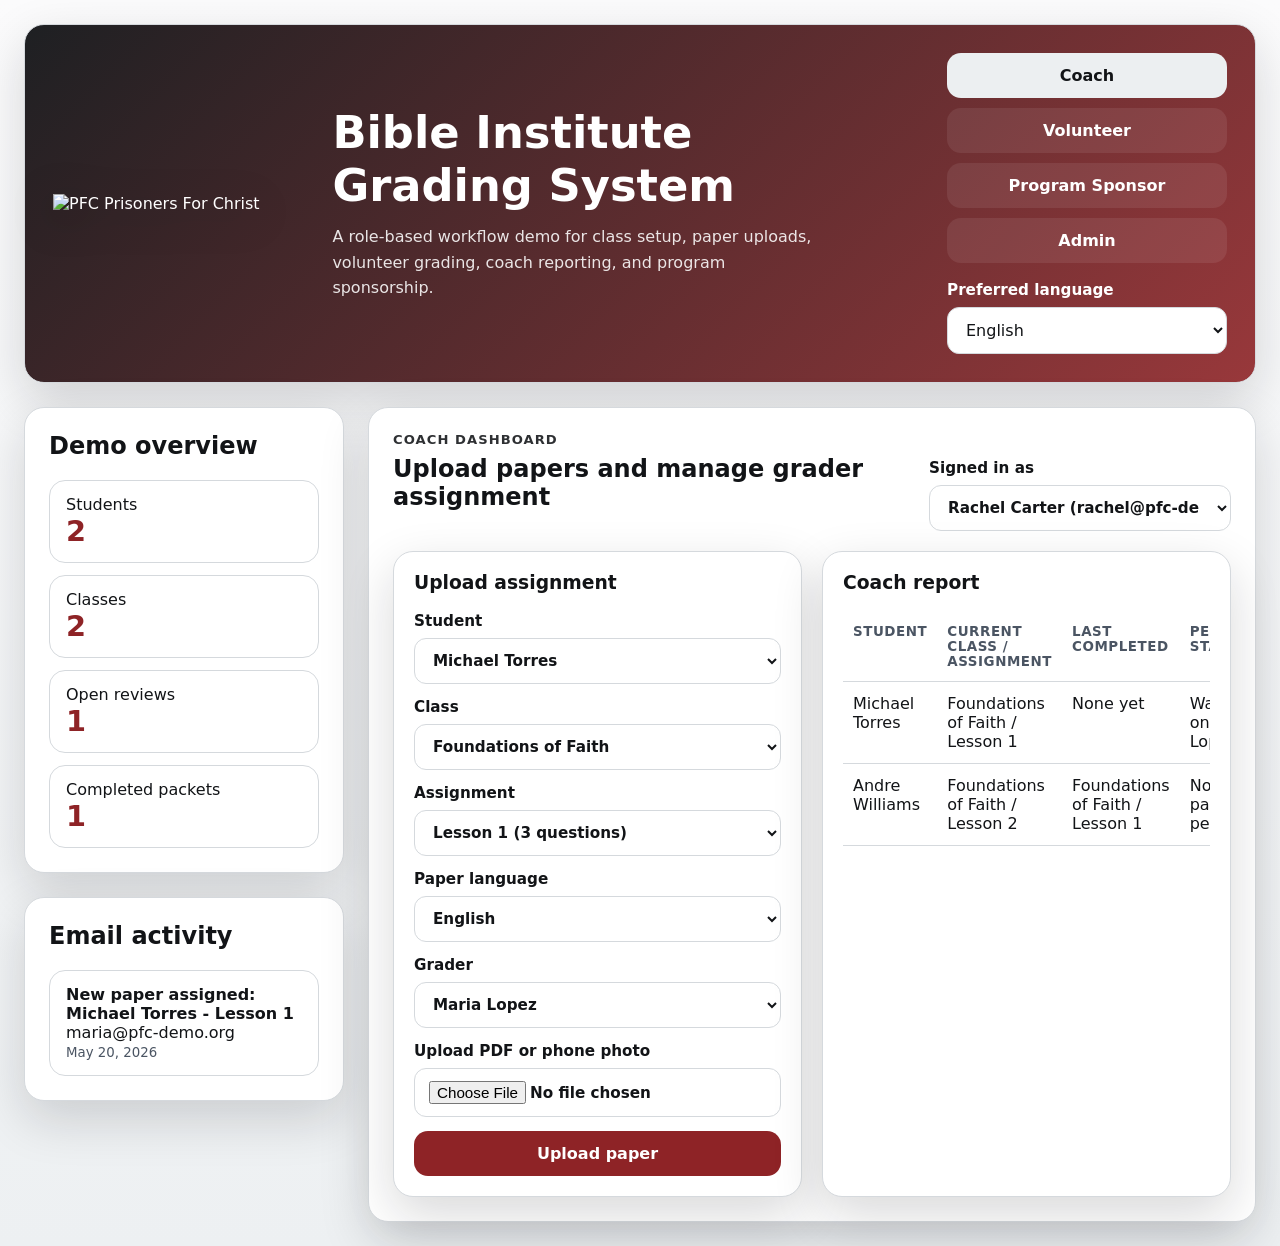
==== index.html @ bed23b6b "Implement logo, theme, and class catalog management" ====
<!DOCTYPE html>
<html lang="en">
<head>
  <meta charset="UTF-8">
  <meta name="viewport" content="width=device-width, initial-scale=1.0">
  <title>PFC - Bible Institute Grading System</title>
  <link rel="stylesheet" href="./styles.css">
</head>
<body>
  <div class="shell">
    <header class="hero">
      <div class="brand-block">
        <img
          class="brand-logo"
          src="https://github.com/user-attachments/assets/0ed14a35-9025-4bc7-b757-60d0b6239a60"
          alt="PFC Prisoners For Christ"
        >
        <div>
          <h1>Bible Institute Grading System</h1>
          <p class="hero-copy">
            A role-based workflow demo for class setup, paper uploads, volunteer grading, coach reporting, and program sponsorship.
          </p>
        </div>
      </div>
      <div class="hero-actions">
        <nav class="role-switcher" aria-label="Switch demo role">
          <button type="button" class="role-link active" data-role-link="coach">Coach</button>
          <button type="button" class="role-link" data-role-link="volunteer">Volunteer</button>
          <button type="button" class="role-link" data-role-link="sponsor">Program Sponsor</button>
          <button type="button" class="role-link" data-role-link="admin">Admin</button>
        </nav>
        <div class="preferences">
          <label for="preferred-language">Preferred language</label>
          <select id="preferred-language"></select>
        </div>
      </div>
    </header>

    <main class="layout">
      <aside class="sidebar">
        <section class="panel">
          <h2>Demo overview</h2>
          <div class="stats" id="summary-stats"></div>
        </section>
        <section class="panel">
          <h2>Email activity</h2>
          <ul class="activity-list" id="email-log"></ul>
        </section>
      </aside>

      <section class="content">
        <section class="panel role-panel active" data-role-panel="coach">
          <div class="section-heading">
            <div>
              <p class="eyebrow">Coach dashboard</p>
              <h2>Upload papers and manage grader assignment</h2>
            </div>
            <label class="session-select">
              Signed in as
              <select id="active-coach"></select>
            </label>
          </div>

          <div class="grid two-column">
            <section class="subpanel">
              <h3>Upload assignment</h3>
              <form id="upload-form" class="stack-form">
                <label>
                  Student
                  <select id="upload-student" required></select>
                </label>
                <label>
                  Class
                  <select id="upload-class" required></select>
                </label>
                <label>
                  Assignment
                  <select id="upload-assignment" required></select>
                </label>
                <label>
                  Paper language
                  <select id="upload-language"></select>
                </label>
                <label>
                  Grader
                  <select id="upload-volunteer" required></select>
                </label>
                <label>
                  Upload PDF or phone photo
                  <input id="upload-file" type="file" accept="application/pdf,image/*" capture="environment" required>
                </label>
                <button type="submit" class="primary">Upload paper</button>
              </form>
            </section>

            <section class="subpanel">
              <h3>Coach report</h3>
              <div class="table-wrap">
                <table>
                  <thead>
                    <tr>
                      <th>Student</th>
                      <th>Current class / assignment</th>
                      <th>Last completed</th>
                      <th>Pending status</th>
                      <th>Days with volunteer</th>
                    </tr>
                  </thead>
                  <tbody id="coach-report"></tbody>
                </table>
              </div>
            </section>
          </div>
        </section>

        <section class="panel role-panel" data-role-panel="volunteer">
          <div class="section-heading">
            <div>
              <p class="eyebrow">Volunteer landing page</p>
              <h2>Review assigned papers and mark them complete</h2>
            </div>
            <label class="session-select">
              Signed in as
              <select id="active-volunteer"></select>
            </label>
          </div>

          <div class="grid two-column">
            <section class="subpanel">
              <h3>Assigned papers</h3>
              <div id="volunteer-queue" class="card-list"></div>
            </section>

            <section class="subpanel">
              <div id="review-empty" class="empty-state">
                Select an assignment to review.
              </div>
              <div id="review-panel" class="review-panel hidden">
                <div class="review-header">
                  <div>
                    <p class="eyebrow" id="review-meta"></p>
                    <h3 id="review-title"></h3>
                  </div>
                  <div class="button-row">
                    <button type="button" id="translate-paper" class="secondary">Translate paper</button>
                    <button type="button" id="generate-pdf" class="secondary" disabled>Generate PDF packet</button>
                  </div>
                </div>
                <div class="paper-preview">
                  <p><strong>Uploaded file:</strong> <span id="review-file"></span></p>
                  <p><strong>Original language:</strong> <span id="review-language"></span></p>
                </div>
                <form id="review-form" class="stack-form"></form>
              </div>
            </section>
          </div>
        </section>

        <section class="panel role-panel" data-role-panel="sponsor">
          <div class="section-heading">
            <div>
              <p class="eyebrow">Program Sponsor workspace</p>
              <h2>Create institutions, students, coaches, and volunteers</h2>
            </div>
          </div>

          <div class="grid two-column">
            <section class="subpanel">
              <h3>Institution and user setup</h3>
              <form id="institution-form" class="inline-form">
                <label class="grow">
                  New institution
                  <input id="institution-name" type="text" placeholder="Add institution">
                </label>
                <button type="submit" class="secondary">Add institution</button>
              </form>

              <form id="user-form" class="stack-form">
                <label>
                  Role
                  <select id="user-role">
                    <option value="coach">Coach</option>
                    <option value="volunteer">Volunteer</option>
                  </select>
                </label>
                <label>
                  Full name
                  <input id="user-name" type="text" autocomplete="name" required>
                </label>
                <label>
                  Email address
                  <input id="user-email" type="email" autocomplete="email" required>
                </label>
                <label>
                  Password
                  <input id="user-password" type="password" autocomplete="new-password" minlength="8" required>
                </label>
                <button type="submit" class="primary">Create user</button>
              </form>
            </section>

            <section class="subpanel">
              <h3>Student record</h3>
              <form id="student-form" class="stack-form">
                <input id="student-edit-id" type="hidden">
                <label>
                  First name
                  <input id="student-first-name" type="text" autocomplete="given-name" required>
                </label>
                <label>
                  Last name
                  <input id="student-last-name" type="text" autocomplete="family-name" required>
                </label>
                <label>
                  Institution
                  <select id="student-institution" required></select>
                </label>
                <div class="split-field">
                  <label>
                    Student ID
                    <input id="student-identifier" type="text" required>
                  </label>
                  <button type="button" id="generate-student-id" class="secondary align-end">Generate ID</button>
                </div>
                <label>
                  Assigned coach
                  <select id="student-coach" required></select>
                </label>
                <button type="submit" class="primary">Save student</button>
              </form>

              <div class="table-wrap">
                <table>
                  <thead>
                    <tr>
                      <th>Student</th>
                      <th>ID</th>
                      <th>Institution</th>
                      <th>Coach</th>
                      <th></th>
                    </tr>
                  </thead>
                  <tbody id="student-table"></tbody>
                </table>
              </div>
            </section>
          </div>
        </section>

        <section class="panel role-panel" data-role-panel="admin">
          <div class="section-heading">
            <div>
              <p class="eyebrow">Admin configuration</p>
              <h2>Create classes, assignments, and question counts</h2>
            </div>
          </div>

          <div class="grid two-column">
            <section class="subpanel">
              <h3>Class builder</h3>
              <form id="class-form" class="stack-form">
                <label>
                  Class
                  <select id="class-select" required></select>
                </label>
                <div class="inline-form class-add-row">
                  <label class="grow">
                    Add new class
                    <input id="new-class-name" type="text" placeholder="New class name">
                  </label>
                  <button type="button" id="add-class" class="secondary align-end">Add class</button>
                </div>
                <label>
                  Class name (for rename)
                  <input id="class-name" type="text" placeholder="Optional rename">
                </label>
                <label>
                  Assignment name
                  <input id="assignment-name" type="text" required>
                </label>
                <label>
                  Number of questions
                  <input id="assignment-count" type="number" min="1" value="1" required>
                </label>
                <button type="submit" class="primary">Save class assignment</button>
              </form>
            </section>

            <section class="subpanel">
              <h3>Current class catalog</h3>
              <div id="class-catalog" class="card-list"></div>
            </section>
          </div>
        </section>
      </section>
    </main>

    <div id="toast" class="toast hidden" role="status" aria-live="polite"></div>
  </div>

  <script src="./app.js"></script>
</body>
</html>
---- styles.css ----
* {
  box-sizing: border-box;
}

:root {
  --burgundy: #8e2326;
  --burgundy-dark: #6d171a;
  --charcoal: #121417;
  --charcoal-soft: #2a2f35;
  --silver: #eceff1;
  --silver-strong: #c9ced3;
  --mist: #f6f7f8;
  --slate: #4b5563;
  --white: #ffffff;
  --border: #d5d9dd;
  --success: #1b7454;
  --success-bg: #dff7ec;
  --danger: #a22024;
  --shadow: 0 18px 50px rgba(18, 20, 23, 0.16);
  font-family: "Inter", system-ui, sans-serif;
}

body {
  margin: 0;
  background: linear-gradient(180deg, #fbfbfc 0%, #edf0f2 100%);
  color: var(--charcoal);
}

button,
input,
select,
textarea {
  font: inherit;
}

.shell {
  max-width: 1440px;
  margin: 0 auto;
  padding: 24px;
}

.hero,
.panel,
.subpanel {
  background: var(--white);
  border: 1px solid var(--border);
  border-radius: 20px;
  box-shadow: var(--shadow);
}

.hero {
  display: flex;
  justify-content: space-between;
  gap: 24px;
  padding: 28px;
  margin-bottom: 24px;
  background: linear-gradient(135deg, rgba(18, 20, 23, 0.95), rgba(142, 35, 38, 0.9));
  color: var(--white);
}

.brand-block {
  display: flex;
  gap: 20px;
  align-items: center;
  max-width: 760px;
}

.brand-logo {
  width: min(420px, 48vw);
  max-width: 100%;
  height: auto;
  display: block;
  filter: drop-shadow(0 8px 20px rgba(0, 0, 0, 0.35));
}

.eyebrow {
  margin: 0 0 8px;
  font-size: 0.82rem;
  font-weight: 700;
  letter-spacing: 0.08em;
  text-transform: uppercase;
  color: inherit;
  opacity: 0.88;
}

h1,
h2,
h3,
p {
  margin-top: 0;
}

h1 {
  margin-bottom: 12px;
  font-size: clamp(2rem, 5vw, 2.8rem);
}

.hero-copy {
  margin: 0;
  max-width: 720px;
  color: rgba(255, 255, 255, 0.88);
  line-height: 1.6;
}

.hero-actions {
  min-width: 280px;
  display: flex;
  flex-direction: column;
  gap: 18px;
  justify-content: space-between;
}

.role-switcher {
  display: grid;
  gap: 10px;
}

.role-link,
.primary,
.secondary {
  border-radius: 14px;
  border: 1px solid transparent;
  cursor: pointer;
  transition: 0.2s ease;
}

.role-link {
  padding: 12px 14px;
  font-weight: 600;
  color: var(--white);
  background: rgba(255, 255, 255, 0.08);
}

.role-link.active,
.role-link:hover {
  background: var(--silver);
  color: var(--charcoal);
}

.preferences {
  display: grid;
  gap: 8px;
}

.preferences select,
label select,
label input,
label textarea {
  width: 100%;
  border: 1px solid var(--border);
  border-radius: 12px;
  padding: 12px 14px;
  background: var(--white);
  color: var(--charcoal);
}

.layout {
  display: grid;
  grid-template-columns: 320px minmax(0, 1fr);
  gap: 24px;
}

.sidebar,
.content {
  display: grid;
  gap: 24px;
  align-content: start;
}

.panel {
  padding: 24px;
}

.subpanel {
  padding: 20px;
}

.grid.two-column {
  display: grid;
  grid-template-columns: repeat(2, minmax(0, 1fr));
  gap: 20px;
}

.section-heading {
  display: flex;
  justify-content: space-between;
  gap: 16px;
  align-items: end;
  margin-bottom: 20px;
}

.session-select {
  min-width: 220px;
}

.stats,
.card-list,
.activity-list {
  display: grid;
  gap: 12px;
}

.stat-card,
.queue-card,
.catalog-card,
.activity-item {
  border: 1px solid var(--border);
  border-radius: 16px;
  padding: 14px 16px;
  background: var(--white);
}

.stat-card strong {
  display: block;
  font-size: 1.8rem;
  color: var(--burgundy);
}

.activity-list {
  list-style: none;
  padding: 0;
  margin: 0;
}

.activity-item small {
  color: var(--slate);
}

.stack-form,
.inline-form {
  display: grid;
  gap: 14px;
}

.inline-form {
  grid-template-columns: minmax(0, 1fr) auto;
  align-items: end;
  margin-bottom: 18px;
}

label {
  display: grid;
  gap: 8px;
  font-size: 0.95rem;
  font-weight: 600;
}

textarea {
  min-height: 110px;
  resize: vertical;
}

.split-field {
  display: grid;
  grid-template-columns: minmax(0, 1fr) auto;
  gap: 12px;
}

.align-end {
  align-self: end;
}

.primary,
.secondary {
  padding: 12px 16px;
  font-weight: 700;
}

.primary {
  background: var(--burgundy);
  color: var(--white);
}

.primary:hover {
  background: var(--burgundy-dark);
}

.secondary {
  background: var(--silver);
  color: var(--charcoal);
  border-color: var(--border);
}

.secondary:hover {
  background: #dfe3e6;
}

.grow {
  min-width: 0;
}

.table-wrap {
  overflow-x: auto;
}

table {
  width: 100%;
  border-collapse: collapse;
}

th,
td {
  padding: 12px 10px;
  border-bottom: 1px solid var(--border);
  text-align: left;
  vertical-align: top;
}

th {
  color: var(--slate);
  font-size: 0.84rem;
  text-transform: uppercase;
  letter-spacing: 0.04em;
}

.role-panel {
  display: none;
}

.role-panel.active {
  display: block;
}

.button-row {
  display: flex;
  flex-wrap: wrap;
  gap: 10px;
}

.queue-card {
  display: grid;
  gap: 12px;
}

.queue-card header {
  display: flex;
  justify-content: space-between;
  gap: 12px;
}

.status-chip {
  display: inline-flex;
  align-items: center;
  border-radius: 999px;
  padding: 6px 10px;
  font-size: 0.8rem;
  font-weight: 700;
  background: var(--silver);
  color: var(--charcoal);
}

.status-chip.complete {
  background: var(--success-bg);
  color: var(--success);
}

.paper-preview,
.question-card,
.empty-state {
  border: 1px solid var(--border);
  border-radius: 16px;
  padding: 16px;
  background: var(--white);
}

.review-panel {
  display: grid;
  gap: 16px;
}

.review-header {
  display: flex;
  justify-content: space-between;
  gap: 16px;
  align-items: start;
}

.question-card {
  display: grid;
  gap: 12px;
}

.original-answer,
.translated-answer {
  padding: 12px;
  border-radius: 12px;
  background: var(--silver);
  line-height: 1.55;
}

.translated-answer {
  background: #f4e5e6;
}

.helper-text,
.muted {
  color: var(--slate);
}

.empty-state {
  color: var(--slate);
}

.hidden {
  display: none;
}

.toast {
  position: fixed;
  right: 24px;
  bottom: 24px;
  max-width: 360px;
  padding: 14px 16px;
  border-radius: 14px;
  background: var(--charcoal);
  color: var(--white);
  box-shadow: var(--shadow);
}

.pdf-packet {
  font-family: "Inter", system-ui, sans-serif;
  color: var(--charcoal);
  padding: 24px;
}

.pdf-page {
  min-height: 92vh;
  page-break-after: always;
}

.pdf-page:last-child {
  page-break-after: auto;
}

.pdf-page h1,
.pdf-page h2 {
  color: var(--burgundy);
}

.pdf-question {
  margin-bottom: 18px;
  padding-bottom: 18px;
  border-bottom: 1px solid var(--silver-strong);
}

.catalog-card {
  display: grid;
  gap: 12px;
}

.catalog-header {
  display: flex;
  justify-content: space-between;
  align-items: center;
  gap: 12px;
}

.catalog-actions {
  display: flex;
  flex-wrap: wrap;
  gap: 8px;
}

.catalog-actions button {
  padding: 8px 12px;
  font-size: 0.86rem;
}

.class-add-row {
  margin: 0;
}

@media (max-width: 1100px) {
  .hero,
  .layout,
  .grid.two-column {
    grid-template-columns: 1fr;
  }

  .hero {
    flex-direction: column;
  }
}

@media (max-width: 720px) {
  .shell {
    padding: 16px;
  }

  .panel,
  .subpanel,
  .hero {
    padding: 18px;
  }

  .review-header,
  .queue-card header,
  .split-field,
  .inline-form,
  .section-heading {
    grid-template-columns: 1fr;
    display: grid;
  }
}
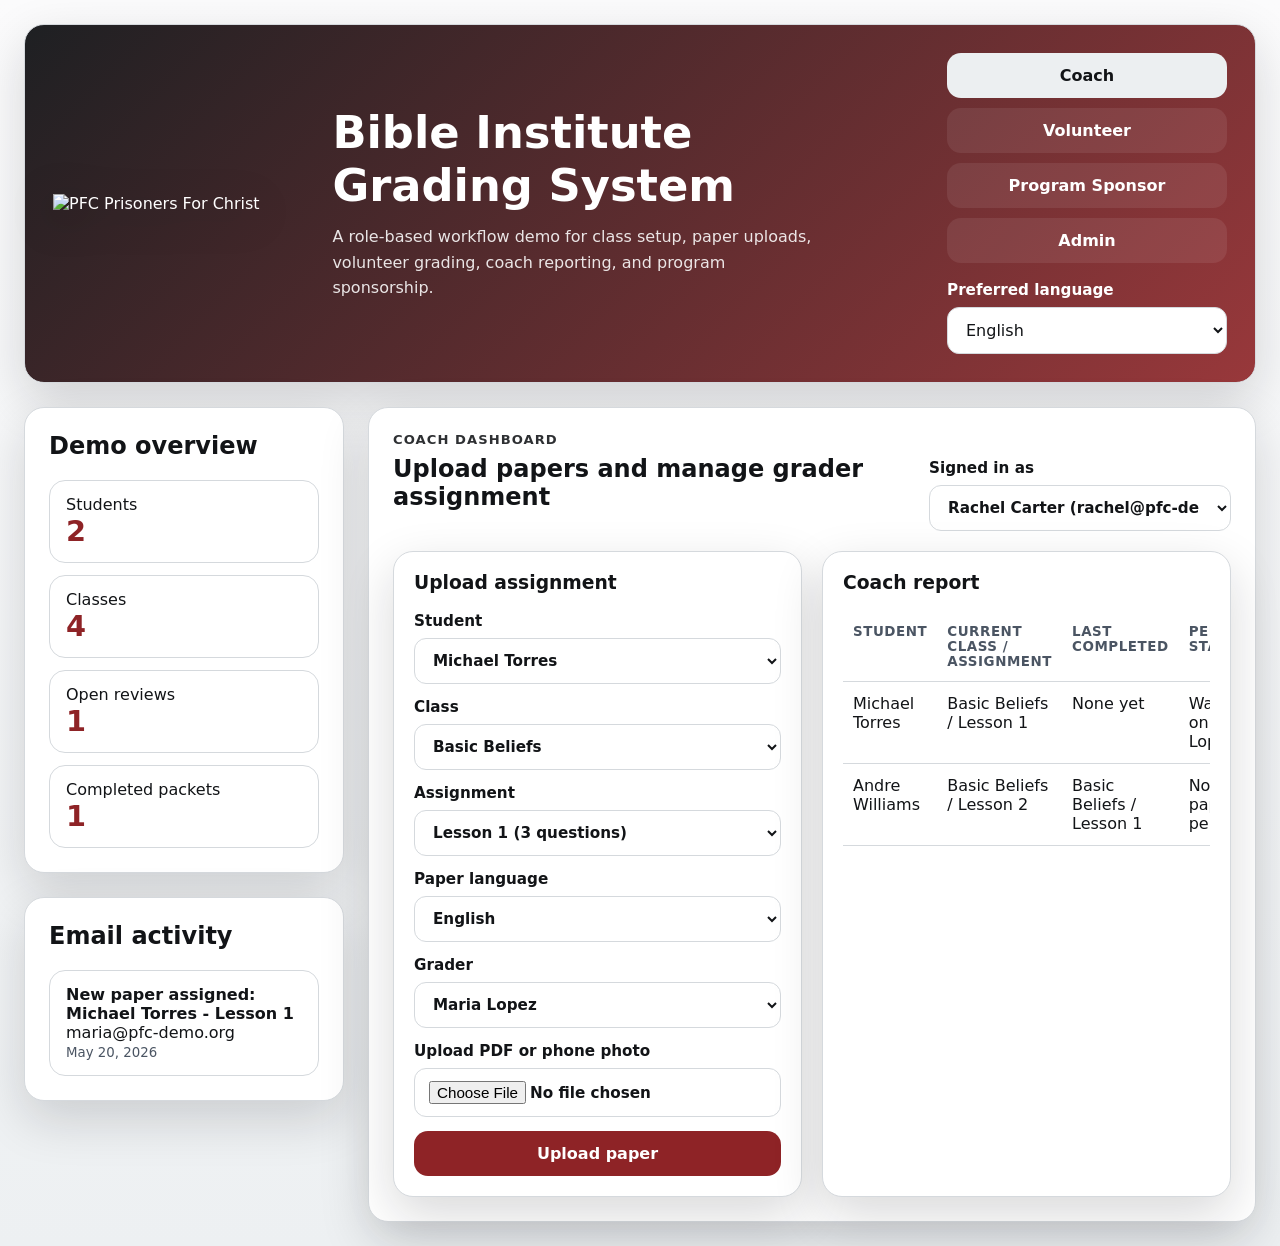
==== commit 3bf5512e: "Fix class builder page: update default classes, simplify add flow, collapsible assignments, editable" ====
--- a/index.html
+++ b/index.html
@@ -258,22 +258,18 @@
           <div class="grid two-column">
             <section class="subpanel">
               <h3>Class builder</h3>
+              <form id="add-class-form" class="inline-form" style="margin-bottom:18px;">
+                <label class="grow">
+                  New class name
+                  <input id="new-class-name" type="text" placeholder="Enter class name">
+                </label>
+                <button type="submit" class="secondary align-end">Add class</button>
+              </form>
               <form id="class-form" class="stack-form">
                 <label>
                   Class
                   <select id="class-select" required></select>
                 </label>
-                <div class="inline-form class-add-row">
-                  <label class="grow">
-                    Add new class
-                    <input id="new-class-name" type="text" placeholder="New class name">
-                  </label>
-                  <button type="button" id="add-class" class="secondary align-end">Add class</button>
-                </div>
-                <label>
-                  Class name (for rename)
-                  <input id="class-name" type="text" placeholder="Optional rename">
-                </label>
                 <label>
                   Assignment name
                   <input id="assignment-name" type="text" required>
@@ -282,7 +278,7 @@
                   Number of questions
                   <input id="assignment-count" type="number" min="1" value="1" required>
                 </label>
-                <button type="submit" class="primary">Save class assignment</button>
+                <button type="submit" class="primary">Add assignment</button>
               </form>
             </section>
 
--- a/styles.css
+++ b/styles.css
@@ -448,6 +448,20 @@
   gap: 12px;
 }
 
+.catalog-class-name {
+  user-select: none;
+}
+
+.catalog-class-name::before {
+  content: "▶ ";
+  font-size: 0.75em;
+  display: inline-block;
+}
+
+.catalog-class-name.expanded::before {
+  content: "▼ ";
+}
+
 .catalog-header {
   display: flex;
   justify-content: space-between;
@@ -464,10 +478,6 @@
 .catalog-actions button {
   padding: 8px 12px;
   font-size: 0.86rem;
-}
-
-.class-add-row {
-  margin: 0;
 }
 
 @media (max-width: 1100px) {
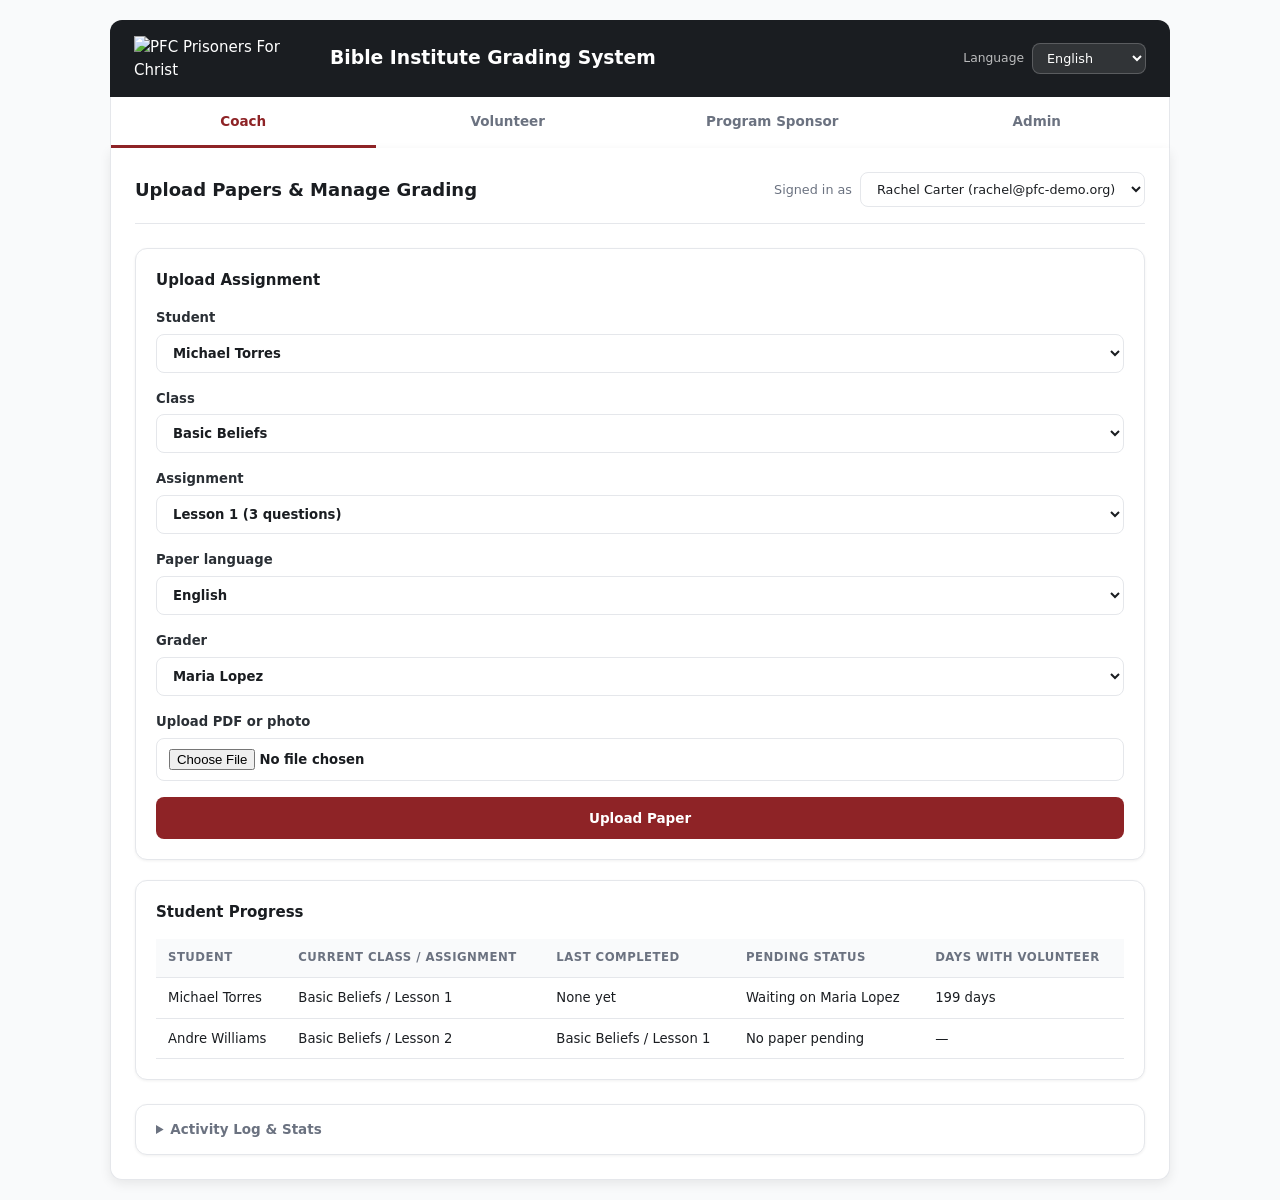
==== commit d8f00919: "Simplify UI layout: modern tab navigation, single-column forms, cleaner cards - Replaced complex hea" ====
--- a/index.html
+++ b/index.html
@@ -15,194 +15,176 @@
           src="https://github.com/user-attachments/assets/0ed14a35-9025-4bc7-b757-60d0b6239a60"
           alt="PFC Prisoners For Christ"
         >
-        <div>
-          <h1>Bible Institute Grading System</h1>
-          <p class="hero-copy">
-            A role-based workflow demo for class setup, paper uploads, volunteer grading, coach reporting, and program sponsorship.
-          </p>
-        </div>
+        <h1>Bible Institute Grading System</h1>
       </div>
       <div class="hero-actions">
-        <nav class="role-switcher" aria-label="Switch demo role">
-          <button type="button" class="role-link active" data-role-link="coach">Coach</button>
-          <button type="button" class="role-link" data-role-link="volunteer">Volunteer</button>
-          <button type="button" class="role-link" data-role-link="sponsor">Program Sponsor</button>
-          <button type="button" class="role-link" data-role-link="admin">Admin</button>
-        </nav>
         <div class="preferences">
-          <label for="preferred-language">Preferred language</label>
+          <label for="preferred-language">Language</label>
           <select id="preferred-language"></select>
         </div>
       </div>
     </header>
 
-    <main class="layout">
-      <aside class="sidebar">
-        <section class="panel">
-          <h2>Demo overview</h2>
-          <div class="stats" id="summary-stats"></div>
-        </section>
-        <section class="panel">
-          <h2>Email activity</h2>
-          <ul class="activity-list" id="email-log"></ul>
-        </section>
-      </aside>
-
-      <section class="content">
-        <section class="panel role-panel active" data-role-panel="coach">
-          <div class="section-heading">
-            <div>
-              <p class="eyebrow">Coach dashboard</p>
-              <h2>Upload papers and manage grader assignment</h2>
+    <nav class="role-tabs" aria-label="Switch demo role">
+      <button type="button" class="tab active" data-role-link="coach">Coach</button>
+      <button type="button" class="tab" data-role-link="volunteer">Volunteer</button>
+      <button type="button" class="tab" data-role-link="sponsor">Program Sponsor</button>
+      <button type="button" class="tab" data-role-link="admin">Admin</button>
+    </nav>
+
+    <main class="main-content">
+      <!-- Coach Panel -->
+      <section class="role-panel active" data-role-panel="coach">
+        <div class="panel-header">
+          <h2>Upload Papers &amp; Manage Grading</h2>
+          <label class="session-select">
+            Signed in as
+            <select id="active-coach"></select>
+          </label>
+        </div>
+
+        <div class="content-grid">
+          <section class="card">
+            <h3>Upload Assignment</h3>
+            <form id="upload-form" class="form">
+              <label>
+                Student
+                <select id="upload-student" required></select>
+              </label>
+              <label>
+                Class
+                <select id="upload-class" required></select>
+              </label>
+              <label>
+                Assignment
+                <select id="upload-assignment" required></select>
+              </label>
+              <label>
+                Paper language
+                <select id="upload-language"></select>
+              </label>
+              <label>
+                Grader
+                <select id="upload-volunteer" required></select>
+              </label>
+              <label>
+                Upload PDF or photo
+                <input id="upload-file" type="file" accept="application/pdf,image/*" capture="environment" required>
+              </label>
+              <button type="submit" class="primary">Upload Paper</button>
+            </form>
+          </section>
+
+          <section class="card">
+            <h3>Student Progress</h3>
+            <div class="table-wrap">
+              <table>
+                <thead>
+                  <tr>
+                    <th>Student</th>
+                    <th>Current class / assignment</th>
+                    <th>Last completed</th>
+                    <th>Pending status</th>
+                    <th>Days with volunteer</th>
+                  </tr>
+                </thead>
+                <tbody id="coach-report"></tbody>
+              </table>
             </div>
-            <label class="session-select">
-              Signed in as
-              <select id="active-coach"></select>
-            </label>
-          </div>
-
-          <div class="grid two-column">
-            <section class="subpanel">
-              <h3>Upload assignment</h3>
-              <form id="upload-form" class="stack-form">
-                <label>
-                  Student
-                  <select id="upload-student" required></select>
-                </label>
-                <label>
-                  Class
-                  <select id="upload-class" required></select>
-                </label>
-                <label>
-                  Assignment
-                  <select id="upload-assignment" required></select>
-                </label>
-                <label>
-                  Paper language
-                  <select id="upload-language"></select>
-                </label>
-                <label>
-                  Grader
-                  <select id="upload-volunteer" required></select>
-                </label>
-                <label>
-                  Upload PDF or phone photo
-                  <input id="upload-file" type="file" accept="application/pdf,image/*" capture="environment" required>
-                </label>
-                <button type="submit" class="primary">Upload paper</button>
-              </form>
-            </section>
-
-            <section class="subpanel">
-              <h3>Coach report</h3>
-              <div class="table-wrap">
-                <table>
-                  <thead>
-                    <tr>
-                      <th>Student</th>
-                      <th>Current class / assignment</th>
-                      <th>Last completed</th>
-                      <th>Pending status</th>
-                      <th>Days with volunteer</th>
-                    </tr>
-                  </thead>
-                  <tbody id="coach-report"></tbody>
-                </table>
+          </section>
+        </div>
+      </section>
+
+      <!-- Volunteer Panel -->
+      <section class="role-panel" data-role-panel="volunteer">
+        <div class="panel-header">
+          <h2>Review &amp; Grade Papers</h2>
+          <label class="session-select">
+            Signed in as
+            <select id="active-volunteer"></select>
+          </label>
+        </div>
+
+        <div class="content-grid">
+          <section class="card">
+            <h3>Assigned Papers</h3>
+            <div id="volunteer-queue" class="card-list"></div>
+          </section>
+
+          <section class="card">
+            <div id="review-empty" class="empty-state">
+              Select an assignment to review.
+            </div>
+            <div id="review-panel" class="review-panel hidden">
+              <div class="review-header">
+                <div>
+                  <p class="eyebrow" id="review-meta"></p>
+                  <h3 id="review-title"></h3>
+                </div>
+                <div class="button-row">
+                  <button type="button" id="translate-paper" class="secondary">Translate paper</button>
+                  <button type="button" id="generate-pdf" class="secondary" disabled>Generate PDF packet</button>
+                </div>
               </div>
-            </section>
-          </div>
-        </section>
-
-        <section class="panel role-panel" data-role-panel="volunteer">
-          <div class="section-heading">
-            <div>
-              <p class="eyebrow">Volunteer landing page</p>
-              <h2>Review assigned papers and mark them complete</h2>
+              <div class="paper-preview">
+                <p><strong>Uploaded file:</strong> <span id="review-file"></span></p>
+                <p><strong>Original language:</strong> <span id="review-language"></span></p>
+              </div>
+              <form id="review-form" class="form"></form>
             </div>
-            <label class="session-select">
-              Signed in as
-              <select id="active-volunteer"></select>
-            </label>
-          </div>
-
-          <div class="grid two-column">
-            <section class="subpanel">
-              <h3>Assigned papers</h3>
-              <div id="volunteer-queue" class="card-list"></div>
-            </section>
-
-            <section class="subpanel">
-              <div id="review-empty" class="empty-state">
-                Select an assignment to review.
-              </div>
-              <div id="review-panel" class="review-panel hidden">
-                <div class="review-header">
-                  <div>
-                    <p class="eyebrow" id="review-meta"></p>
-                    <h3 id="review-title"></h3>
-                  </div>
-                  <div class="button-row">
-                    <button type="button" id="translate-paper" class="secondary">Translate paper</button>
-                    <button type="button" id="generate-pdf" class="secondary" disabled>Generate PDF packet</button>
-                  </div>
-                </div>
-                <div class="paper-preview">
-                  <p><strong>Uploaded file:</strong> <span id="review-file"></span></p>
-                  <p><strong>Original language:</strong> <span id="review-language"></span></p>
-                </div>
-                <form id="review-form" class="stack-form"></form>
-              </div>
-            </section>
-          </div>
-        </section>
-
-        <section class="panel role-panel" data-role-panel="sponsor">
-          <div class="section-heading">
-            <div>
-              <p class="eyebrow">Program Sponsor workspace</p>
-              <h2>Create institutions, students, coaches, and volunteers</h2>
-            </div>
-          </div>
-
-          <div class="grid two-column">
-            <section class="subpanel">
-              <h3>Institution and user setup</h3>
-              <form id="institution-form" class="inline-form">
-                <label class="grow">
-                  New institution
-                  <input id="institution-name" type="text" placeholder="Add institution">
-                </label>
-                <button type="submit" class="secondary">Add institution</button>
-              </form>
-
-              <form id="user-form" class="stack-form">
-                <label>
-                  Role
-                  <select id="user-role">
-                    <option value="coach">Coach</option>
-                    <option value="volunteer">Volunteer</option>
-                  </select>
-                </label>
-                <label>
-                  Full name
-                  <input id="user-name" type="text" autocomplete="name" required>
-                </label>
-                <label>
-                  Email address
-                  <input id="user-email" type="email" autocomplete="email" required>
-                </label>
-                <label>
-                  Password
-                  <input id="user-password" type="password" autocomplete="new-password" minlength="8" required>
-                </label>
-                <button type="submit" class="primary">Create user</button>
-              </form>
-            </section>
-
-            <section class="subpanel">
-              <h3>Student record</h3>
-              <form id="student-form" class="stack-form">
-                <input id="student-edit-id" type="hidden">
+          </section>
+        </div>
+      </section>
+
+      <!-- Sponsor Panel -->
+      <section class="role-panel" data-role-panel="sponsor">
+        <div class="panel-header">
+          <h2>Manage Institutions &amp; Students</h2>
+        </div>
+
+        <div class="content-grid">
+          <section class="card">
+            <h3>Add Institution</h3>
+            <form id="institution-form" class="form form-inline">
+              <label class="grow">
+                Institution name
+                <input id="institution-name" type="text" placeholder="Enter institution name">
+              </label>
+              <button type="submit" class="secondary align-end">Add</button>
+            </form>
+          </section>
+
+          <section class="card">
+            <h3>Create User</h3>
+            <form id="user-form" class="form">
+              <label>
+                Role
+                <select id="user-role">
+                  <option value="coach">Coach</option>
+                  <option value="volunteer">Volunteer</option>
+                </select>
+              </label>
+              <label>
+                Full name
+                <input id="user-name" type="text" autocomplete="name" required>
+              </label>
+              <label>
+                Email address
+                <input id="user-email" type="email" autocomplete="email" required>
+              </label>
+              <label>
+                Password
+                <input id="user-password" type="password" autocomplete="new-password" minlength="8" required>
+              </label>
+              <button type="submit" class="primary">Create User</button>
+            </form>
+          </section>
+
+          <section class="card">
+            <h3>Add Student</h3>
+            <form id="student-form" class="form">
+              <input id="student-edit-id" type="hidden">
+              <div class="form-row">
                 <label>
                   First name
                   <input id="student-first-name" type="text" autocomplete="given-name" required>
@@ -211,84 +193,104 @@
                   Last name
                   <input id="student-last-name" type="text" autocomplete="family-name" required>
                 </label>
-                <label>
-                  Institution
-                  <select id="student-institution" required></select>
+              </div>
+              <label>
+                Institution
+                <select id="student-institution" required></select>
+              </label>
+              <div class="form-row">
+                <label class="grow">
+                  Student ID
+                  <input id="student-identifier" type="text" required>
                 </label>
-                <div class="split-field">
-                  <label>
-                    Student ID
-                    <input id="student-identifier" type="text" required>
-                  </label>
-                  <button type="button" id="generate-student-id" class="secondary align-end">Generate ID</button>
-                </div>
-                <label>
-                  Assigned coach
-                  <select id="student-coach" required></select>
-                </label>
-                <button type="submit" class="primary">Save student</button>
-              </form>
-
-              <div class="table-wrap">
-                <table>
-                  <thead>
-                    <tr>
-                      <th>Student</th>
-                      <th>ID</th>
-                      <th>Institution</th>
-                      <th>Coach</th>
-                      <th></th>
-                    </tr>
-                  </thead>
-                  <tbody id="student-table"></tbody>
-                </table>
+                <button type="button" id="generate-student-id" class="secondary align-end">Generate ID</button>
               </div>
-            </section>
-          </div>
-        </section>
-
-        <section class="panel role-panel" data-role-panel="admin">
-          <div class="section-heading">
-            <div>
-              <p class="eyebrow">Admin configuration</p>
-              <h2>Create classes, assignments, and question counts</h2>
+              <label>
+                Assigned coach
+                <select id="student-coach" required></select>
+              </label>
+              <button type="submit" class="primary">Save Student</button>
+            </form>
+          </section>
+
+          <section class="card">
+            <h3>Student Directory</h3>
+            <div class="table-wrap">
+              <table>
+                <thead>
+                  <tr>
+                    <th>Student</th>
+                    <th>ID</th>
+                    <th>Institution</th>
+                    <th>Coach</th>
+                    <th></th>
+                  </tr>
+                </thead>
+                <tbody id="student-table"></tbody>
+              </table>
             </div>
-          </div>
-
-          <div class="grid two-column">
-            <section class="subpanel">
-              <h3>Class builder</h3>
-              <form id="add-class-form" class="inline-form" style="margin-bottom:18px;">
-                <label class="grow">
-                  New class name
-                  <input id="new-class-name" type="text" placeholder="Enter class name">
-                </label>
-                <button type="submit" class="secondary align-end">Add class</button>
-              </form>
-              <form id="class-form" class="stack-form">
-                <label>
-                  Class
-                  <select id="class-select" required></select>
-                </label>
-                <label>
-                  Assignment name
-                  <input id="assignment-name" type="text" required>
-                </label>
-                <label>
-                  Number of questions
-                  <input id="assignment-count" type="number" min="1" value="1" required>
-                </label>
-                <button type="submit" class="primary">Add assignment</button>
-              </form>
-            </section>
-
-            <section class="subpanel">
-              <h3>Current class catalog</h3>
-              <div id="class-catalog" class="card-list"></div>
-            </section>
-          </div>
-        </section>
+          </section>
+        </div>
       </section>
+
+      <!-- Admin Panel -->
+      <section class="role-panel" data-role-panel="admin">
+        <div class="panel-header">
+          <h2>Class &amp; Assignment Setup</h2>
+        </div>
+
+        <div class="content-grid">
+          <section class="card">
+            <h3>Add a Class</h3>
+            <form id="add-class-form" class="form form-inline">
+              <label class="grow">
+                Class name
+                <input id="new-class-name" type="text" placeholder="Enter class name">
+              </label>
+              <button type="submit" class="secondary align-end">Add Class</button>
+            </form>
+          </section>
+
+          <section class="card">
+            <h3>Add Assignment</h3>
+            <form id="class-form" class="form">
+              <label>
+                Class
+                <select id="class-select" required></select>
+              </label>
+              <label>
+                Assignment name
+                <input id="assignment-name" type="text" required>
+              </label>
+              <label>
+                Number of questions
+                <input id="assignment-count" type="number" min="1" value="1" required>
+              </label>
+              <button type="submit" class="primary">Add Assignment</button>
+            </form>
+          </section>
+
+          <section class="card">
+            <h3>Class Catalog</h3>
+            <div id="class-catalog" class="card-list"></div>
+          </section>
+        </div>
+      </section>
+
+      <!-- Summary & Activity (collapsed at bottom) -->
+      <details class="activity-drawer">
+        <summary>Activity Log &amp; Stats</summary>
+        <div class="drawer-content">
+          <section class="card">
+            <h3>Overview</h3>
+            <div class="stats" id="summary-stats"></div>
+          </section>
+          <section class="card">
+            <h3>Email Activity</h3>
+            <ul class="activity-list" id="email-log"></ul>
+          </section>
+        </div>
+      </details>
     </main>
 
     <div id="toast" class="toast hidden" role="status" aria-live="polite"></div>
--- a/styles.css
+++ b/styles.css
@@ -5,25 +5,29 @@
 :root {
   --burgundy: #8e2326;
   --burgundy-dark: #6d171a;
-  --charcoal: #121417;
+  --charcoal: #1a1d21;
   --charcoal-soft: #2a2f35;
-  --silver: #eceff1;
-  --silver-strong: #c9ced3;
-  --mist: #f6f7f8;
-  --slate: #4b5563;
+  --silver: #f3f4f6;
+  --silver-strong: #d1d5db;
+  --mist: #f9fafb;
+  --slate: #6b7280;
   --white: #ffffff;
-  --border: #d5d9dd;
-  --success: #1b7454;
-  --success-bg: #dff7ec;
-  --danger: #a22024;
-  --shadow: 0 18px 50px rgba(18, 20, 23, 0.16);
-  font-family: "Inter", system-ui, sans-serif;
+  --border: #e5e7eb;
+  --success: #059669;
+  --success-bg: #d1fae5;
+  --danger: #dc2626;
+  --radius: 12px;
+  --shadow-sm: 0 1px 3px rgba(0,0,0,0.06);
+  --shadow: 0 4px 12px rgba(0,0,0,0.08);
+  font-family: "Inter", system-ui, -apple-system, sans-serif;
+  font-size: 15px;
 }
 
 body {
   margin: 0;
-  background: linear-gradient(180deg, #fbfbfc 0%, #edf0f2 100%);
-  color: var(--charcoal);
+  background: var(--mist);
+  color: var(--charcoal);
+  line-height: 1.5;
 }
 
 button,
@@ -34,53 +38,424 @@
 }
 
 .shell {
-  max-width: 1440px;
+  max-width: 1100px;
   margin: 0 auto;
-  padding: 24px;
-}
-
-.hero,
-.panel,
-.subpanel {
-  background: var(--white);
-  border: 1px solid var(--border);
-  border-radius: 20px;
-  box-shadow: var(--shadow);
-}
-
+  padding: 20px;
+}
+
+/* Header */
 .hero {
   display: flex;
+  align-items: center;
   justify-content: space-between;
-  gap: 24px;
-  padding: 28px;
-  margin-bottom: 24px;
-  background: linear-gradient(135deg, rgba(18, 20, 23, 0.95), rgba(142, 35, 38, 0.9));
+  gap: 16px;
+  padding: 16px 24px;
+  margin-bottom: 0;
+  background: var(--charcoal);
+  border-radius: var(--radius) var(--radius) 0 0;
   color: var(--white);
 }
 
 .brand-block {
   display: flex;
-  gap: 20px;
-  align-items: center;
-  max-width: 760px;
+  gap: 16px;
+  align-items: center;
 }
 
 .brand-logo {
-  width: min(420px, 48vw);
-  max-width: 100%;
+  width: 180px;
   height: auto;
   display: block;
-  filter: drop-shadow(0 8px 20px rgba(0, 0, 0, 0.35));
+}
+
+.hero h1 {
+  margin: 0;
+  font-size: 1.25rem;
+  font-weight: 700;
+}
+
+.hero-actions {
+  display: flex;
+  align-items: center;
+  gap: 12px;
+}
+
+.preferences {
+  display: flex;
+  align-items: center;
+  gap: 8px;
+}
+
+.preferences label {
+  font-size: 0.82rem;
+  font-weight: 500;
+  color: rgba(255,255,255,0.7);
+  display: inline;
+}
+
+.preferences select {
+  padding: 6px 10px;
+  border-radius: 8px;
+  border: 1px solid rgba(255,255,255,0.2);
+  background: rgba(255,255,255,0.1);
+  color: var(--white);
+  font-size: 0.85rem;
+}
+
+/* Tab Navigation */
+.role-tabs {
+  display: flex;
+  background: var(--white);
+  border-left: 1px solid var(--border);
+  border-right: 1px solid var(--border);
+  padding: 0;
+  gap: 0;
+  overflow-x: auto;
+}
+
+.tab {
+  flex: 1;
+  padding: 14px 20px;
+  font-weight: 600;
+  font-size: 0.9rem;
+  color: var(--slate);
+  background: transparent;
+  border: none;
+  border-bottom: 3px solid transparent;
+  cursor: pointer;
+  transition: all 0.15s ease;
+  white-space: nowrap;
+}
+
+.tab:hover {
+  color: var(--charcoal);
+  background: var(--silver);
+}
+
+.tab.active {
+  color: var(--burgundy);
+  border-bottom-color: var(--burgundy);
+  background: var(--white);
+}
+
+/* Main Content */
+.main-content {
+  background: var(--white);
+  border: 1px solid var(--border);
+  border-top: none;
+  border-radius: 0 0 var(--radius) var(--radius);
+  padding: 24px;
+  box-shadow: var(--shadow);
+}
+
+/* Panel Header */
+.panel-header {
+  display: flex;
+  justify-content: space-between;
+  align-items: center;
+  gap: 16px;
+  margin-bottom: 24px;
+  padding-bottom: 16px;
+  border-bottom: 1px solid var(--border);
+}
+
+.panel-header h2 {
+  margin: 0;
+  font-size: 1.2rem;
+  font-weight: 700;
+}
+
+.session-select {
+  display: flex;
+  align-items: center;
+  gap: 8px;
+  font-size: 0.85rem;
+  font-weight: 500;
+  color: var(--slate);
+  white-space: nowrap;
+}
+
+.session-select select {
+  padding: 8px 12px;
+  border: 1px solid var(--border);
+  border-radius: 8px;
+  background: var(--white);
+}
+
+/* Content Grid */
+.content-grid {
+  display: grid;
+  gap: 20px;
+}
+
+/* Cards */
+.card {
+  background: var(--white);
+  border: 1px solid var(--border);
+  border-radius: var(--radius);
+  padding: 20px;
+  box-shadow: var(--shadow-sm);
+}
+
+.card h3 {
+  margin: 0 0 16px;
+  font-size: 1rem;
+  font-weight: 700;
+  color: var(--charcoal);
+}
+
+/* Forms */
+.form {
+  display: grid;
+  gap: 16px;
+}
+
+.form-inline {
+  grid-template-columns: 1fr auto;
+  align-items: end;
+}
+
+.form-row {
+  display: grid;
+  grid-template-columns: 1fr 1fr;
+  gap: 12px;
+}
+
+label {
+  display: grid;
+  gap: 6px;
+  font-size: 0.88rem;
+  font-weight: 600;
+  color: var(--charcoal-soft);
+}
+
+label select,
+label input,
+label textarea {
+  width: 100%;
+  border: 1px solid var(--border);
+  border-radius: 8px;
+  padding: 10px 12px;
+  background: var(--white);
+  color: var(--charcoal);
+  transition: border-color 0.15s ease, box-shadow 0.15s ease;
+}
+
+label select:focus,
+label input:focus,
+label textarea:focus {
+  outline: none;
+  border-color: var(--burgundy);
+  box-shadow: 0 0 0 3px rgba(142, 35, 38, 0.1);
+}
+
+textarea {
+  min-height: 100px;
+  resize: vertical;
+}
+
+/* Buttons */
+.primary,
+.secondary {
+  padding: 10px 18px;
+  font-weight: 600;
+  font-size: 0.9rem;
+  border-radius: 8px;
+  border: 1px solid transparent;
+  cursor: pointer;
+  transition: all 0.15s ease;
+}
+
+.primary {
+  background: var(--burgundy);
+  color: var(--white);
+}
+
+.primary:hover {
+  background: var(--burgundy-dark);
+}
+
+.secondary {
+  background: var(--silver);
+  color: var(--charcoal);
+  border-color: var(--border);
+}
+
+.secondary:hover {
+  background: var(--silver-strong);
+}
+
+.grow {
+  min-width: 0;
+}
+
+.align-end {
+  align-self: end;
+}
+
+/* Tables */
+.table-wrap {
+  overflow-x: auto;
+}
+
+table {
+  width: 100%;
+  border-collapse: collapse;
+  font-size: 0.88rem;
+}
+
+th,
+td {
+  padding: 10px 12px;
+  border-bottom: 1px solid var(--border);
+  text-align: left;
+  vertical-align: top;
+}
+
+th {
+  color: var(--slate);
+  font-size: 0.78rem;
+  font-weight: 600;
+  text-transform: uppercase;
+  letter-spacing: 0.04em;
+  background: var(--mist);
+}
+
+/* Role Panels */
+.role-panel {
+  display: none;
+}
+
+.role-panel.active {
+  display: block;
+}
+
+/* Button Row */
+.button-row {
+  display: flex;
+  flex-wrap: wrap;
+  gap: 8px;
+}
+
+/* Card List & Queue */
+.card-list,
+.stats,
+.activity-list {
+  display: grid;
+  gap: 10px;
+}
+
+.queue-card,
+.catalog-card,
+.stat-card {
+  border: 1px solid var(--border);
+  border-radius: 8px;
+  padding: 12px 14px;
+  background: var(--white);
+}
+
+.queue-card {
+  display: grid;
+  gap: 10px;
+}
+
+.queue-card header {
+  display: flex;
+  justify-content: space-between;
+  gap: 10px;
+}
+
+.stat-card strong {
+  display: block;
+  font-size: 1.6rem;
+  color: var(--burgundy);
+}
+
+.activity-list {
+  list-style: none;
+  padding: 0;
+  margin: 0;
+}
+
+.activity-item {
+  border: 1px solid var(--border);
+  border-radius: 8px;
+  padding: 10px 12px;
+}
+
+.activity-item small {
+  color: var(--slate);
+}
+
+/* Status Chips */
+.status-chip {
+  display: inline-flex;
+  align-items: center;
+  border-radius: 999px;
+  padding: 4px 10px;
+  font-size: 0.75rem;
+  font-weight: 700;
+  background: var(--silver);
+  color: var(--charcoal);
+}
+
+.status-chip.complete {
+  background: var(--success-bg);
+  color: var(--success);
+}
+
+/* Review Panel */
+.review-panel {
+  display: grid;
+  gap: 16px;
+}
+
+.review-header {
+  display: flex;
+  justify-content: space-between;
+  gap: 12px;
+  align-items: start;
+}
+
+.paper-preview,
+.question-card,
+.empty-state {
+  border: 1px solid var(--border);
+  border-radius: 8px;
+  padding: 14px;
+  background: var(--mist);
+}
+
+.empty-state {
+  color: var(--slate);
+  text-align: center;
+  padding: 32px 14px;
+}
+
+.question-card {
+  display: grid;
+  gap: 10px;
+}
+
+.original-answer,
+.translated-answer {
+  padding: 10px 12px;
+  border-radius: 8px;
+  background: var(--silver);
+  line-height: 1.5;
+}
+
+.translated-answer {
+  background: #fce4ec;
 }
 
 .eyebrow {
-  margin: 0 0 8px;
-  font-size: 0.82rem;
+  margin: 0 0 6px;
+  font-size: 0.78rem;
   font-weight: 700;
-  letter-spacing: 0.08em;
+  letter-spacing: 0.06em;
   text-transform: uppercase;
-  color: inherit;
-  opacity: 0.88;
+  opacity: 0.8;
 }
 
 h1,
@@ -90,333 +465,58 @@
   margin-top: 0;
 }
 
-h1 {
-  margin-bottom: 12px;
-  font-size: clamp(2rem, 5vw, 2.8rem);
-}
-
-.hero-copy {
-  margin: 0;
-  max-width: 720px;
-  color: rgba(255, 255, 255, 0.88);
-  line-height: 1.6;
-}
-
-.hero-actions {
-  min-width: 280px;
-  display: flex;
-  flex-direction: column;
-  gap: 18px;
-  justify-content: space-between;
-}
-
-.role-switcher {
-  display: grid;
-  gap: 10px;
-}
-
-.role-link,
-.primary,
-.secondary {
-  border-radius: 14px;
-  border: 1px solid transparent;
-  cursor: pointer;
-  transition: 0.2s ease;
-}
-
-.role-link {
-  padding: 12px 14px;
-  font-weight: 600;
-  color: var(--white);
-  background: rgba(255, 255, 255, 0.08);
-}
-
-.role-link.active,
-.role-link:hover {
-  background: var(--silver);
-  color: var(--charcoal);
-}
-
-.preferences {
-  display: grid;
-  gap: 8px;
-}
-
-.preferences select,
-label select,
-label input,
-label textarea {
-  width: 100%;
-  border: 1px solid var(--border);
-  border-radius: 12px;
-  padding: 12px 14px;
-  background: var(--white);
-  color: var(--charcoal);
-}
-
-.layout {
-  display: grid;
-  grid-template-columns: 320px minmax(0, 1fr);
-  gap: 24px;
-}
-
-.sidebar,
-.content {
-  display: grid;
-  gap: 24px;
-  align-content: start;
-}
-
-.panel {
-  padding: 24px;
-}
-
-.subpanel {
-  padding: 20px;
-}
-
-.grid.two-column {
-  display: grid;
-  grid-template-columns: repeat(2, minmax(0, 1fr));
-  gap: 20px;
-}
-
-.section-heading {
-  display: flex;
-  justify-content: space-between;
-  gap: 16px;
-  align-items: end;
-  margin-bottom: 20px;
-}
-
-.session-select {
-  min-width: 220px;
-}
-
-.stats,
-.card-list,
-.activity-list {
-  display: grid;
-  gap: 12px;
-}
-
-.stat-card,
-.queue-card,
-.catalog-card,
-.activity-item {
-  border: 1px solid var(--border);
-  border-radius: 16px;
-  padding: 14px 16px;
-  background: var(--white);
-}
-
-.stat-card strong {
-  display: block;
-  font-size: 1.8rem;
-  color: var(--burgundy);
-}
-
-.activity-list {
-  list-style: none;
-  padding: 0;
-  margin: 0;
-}
-
-.activity-item small {
-  color: var(--slate);
-}
-
-.stack-form,
-.inline-form {
-  display: grid;
-  gap: 14px;
-}
-
-.inline-form {
-  grid-template-columns: minmax(0, 1fr) auto;
-  align-items: end;
-  margin-bottom: 18px;
-}
-
-label {
-  display: grid;
-  gap: 8px;
-  font-size: 0.95rem;
-  font-weight: 600;
-}
-
-textarea {
-  min-height: 110px;
-  resize: vertical;
-}
-
-.split-field {
-  display: grid;
-  grid-template-columns: minmax(0, 1fr) auto;
-  gap: 12px;
-}
-
-.align-end {
-  align-self: end;
-}
-
-.primary,
-.secondary {
-  padding: 12px 16px;
-  font-weight: 700;
-}
-
-.primary {
-  background: var(--burgundy);
-  color: var(--white);
-}
-
-.primary:hover {
-  background: var(--burgundy-dark);
-}
-
-.secondary {
-  background: var(--silver);
-  color: var(--charcoal);
-  border-color: var(--border);
-}
-
-.secondary:hover {
-  background: #dfe3e6;
-}
-
-.grow {
-  min-width: 0;
-}
-
-.table-wrap {
-  overflow-x: auto;
-}
-
-table {
-  width: 100%;
-  border-collapse: collapse;
-}
-
-th,
-td {
-  padding: 12px 10px;
-  border-bottom: 1px solid var(--border);
-  text-align: left;
-  vertical-align: top;
-}
-
-th {
-  color: var(--slate);
-  font-size: 0.84rem;
-  text-transform: uppercase;
-  letter-spacing: 0.04em;
-}
-
-.role-panel {
-  display: none;
-}
-
-.role-panel.active {
-  display: block;
-}
-
-.button-row {
-  display: flex;
-  flex-wrap: wrap;
-  gap: 10px;
-}
-
-.queue-card {
-  display: grid;
-  gap: 12px;
-}
-
-.queue-card header {
-  display: flex;
-  justify-content: space-between;
-  gap: 12px;
-}
-
-.status-chip {
-  display: inline-flex;
-  align-items: center;
-  border-radius: 999px;
-  padding: 6px 10px;
-  font-size: 0.8rem;
-  font-weight: 700;
-  background: var(--silver);
-  color: var(--charcoal);
-}
-
-.status-chip.complete {
-  background: var(--success-bg);
-  color: var(--success);
-}
-
-.paper-preview,
-.question-card,
-.empty-state {
-  border: 1px solid var(--border);
-  border-radius: 16px;
-  padding: 16px;
-  background: var(--white);
-}
-
-.review-panel {
-  display: grid;
-  gap: 16px;
-}
-
-.review-header {
-  display: flex;
-  justify-content: space-between;
-  gap: 16px;
-  align-items: start;
-}
-
-.question-card {
-  display: grid;
-  gap: 12px;
-}
-
-.original-answer,
-.translated-answer {
-  padding: 12px;
-  border-radius: 12px;
-  background: var(--silver);
-  line-height: 1.55;
-}
-
-.translated-answer {
-  background: #f4e5e6;
-}
-
 .helper-text,
 .muted {
   color: var(--slate);
 }
 
-.empty-state {
-  color: var(--slate);
-}
-
 .hidden {
   display: none;
 }
 
+/* Activity Drawer */
+.activity-drawer {
+  margin-top: 24px;
+  border: 1px solid var(--border);
+  border-radius: var(--radius);
+  background: var(--white);
+  box-shadow: var(--shadow-sm);
+}
+
+.activity-drawer summary {
+  padding: 14px 20px;
+  font-weight: 600;
+  font-size: 0.9rem;
+  cursor: pointer;
+  color: var(--slate);
+}
+
+.activity-drawer summary:hover {
+  color: var(--charcoal);
+}
+
+.drawer-content {
+  display: grid;
+  grid-template-columns: 1fr 1fr;
+  gap: 16px;
+  padding: 0 20px 20px;
+}
+
+/* Toast */
 .toast {
   position: fixed;
-  right: 24px;
-  bottom: 24px;
-  max-width: 360px;
-  padding: 14px 16px;
-  border-radius: 14px;
+  right: 20px;
+  bottom: 20px;
+  max-width: 340px;
+  padding: 12px 16px;
+  border-radius: 8px;
   background: var(--charcoal);
   color: var(--white);
   box-shadow: var(--shadow);
-}
-
+  font-size: 0.88rem;
+}
+
+/* PDF Packet (print) */
 .pdf-packet {
   font-family: "Inter", system-ui, sans-serif;
   color: var(--charcoal);
@@ -443,13 +543,15 @@
   border-bottom: 1px solid var(--silver-strong);
 }
 
+/* Catalog */
 .catalog-card {
   display: grid;
-  gap: 12px;
+  gap: 10px;
 }
 
 .catalog-class-name {
   user-select: none;
+  cursor: pointer;
 }
 
 .catalog-class-name::before {
@@ -472,43 +574,69 @@
 .catalog-actions {
   display: flex;
   flex-wrap: wrap;
-  gap: 8px;
+  gap: 6px;
 }
 
 .catalog-actions button {
-  padding: 8px 12px;
-  font-size: 0.86rem;
-}
-
-@media (max-width: 1100px) {
-  .hero,
-  .layout,
-  .grid.two-column {
-    grid-template-columns: 1fr;
+  padding: 6px 10px;
+  font-size: 0.82rem;
+}
+
+/* Responsive */
+@media (max-width: 768px) {
+  .shell {
+    padding: 12px;
   }
 
   .hero {
     flex-direction: column;
-  }
-}
-
-@media (max-width: 720px) {
-  .shell {
+    text-align: center;
+    border-radius: var(--radius) var(--radius) 0 0;
+  }
+
+  .brand-block {
+    flex-direction: column;
+  }
+
+  .brand-logo {
+    width: 140px;
+  }
+
+  .role-tabs {
+    overflow-x: auto;
+  }
+
+  .tab {
+    padding: 12px 14px;
+    font-size: 0.82rem;
+  }
+
+  .main-content {
     padding: 16px;
   }
 
-  .panel,
-  .subpanel,
-  .hero {
-    padding: 18px;
-  }
-
-  .review-header,
-  .queue-card header,
-  .split-field,
-  .inline-form,
-  .section-heading {
+  .panel-header {
+    flex-direction: column;
+    align-items: flex-start;
+  }
+
+  .content-grid {
+    gap: 16px;
+  }
+
+  .form-row {
     grid-template-columns: 1fr;
-    display: grid;
-  }
-}
+  }
+
+  .form-inline {
+    grid-template-columns: 1fr;
+  }
+
+  .review-header {
+    flex-direction: column;
+  }
+
+  .drawer-content {
+    grid-template-columns: 1fr;
+  }
+}
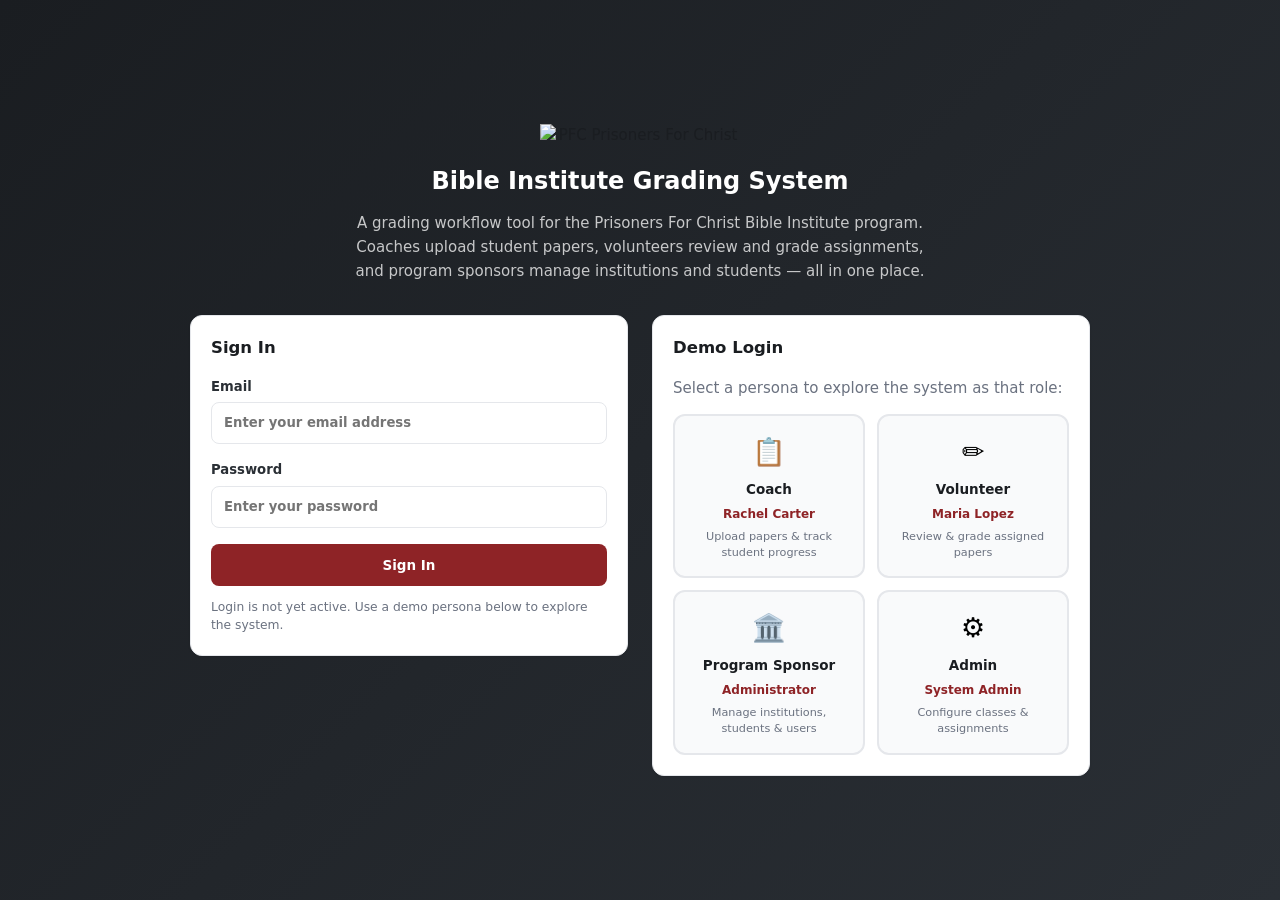
==== commit 460f62c8: "Add initial home page with placeholder login and demo persona selection" ====
--- a/index.html
+++ b/index.html
@@ -7,7 +7,76 @@
   <link rel="stylesheet" href="./styles.css">
 </head>
 <body>
-  <div class="shell">
+  <!-- Home / Login Page -->
+  <div id="home-page" class="home-page">
+    <div class="home-container">
+      <div class="home-header">
+        <img
+          class="home-logo"
+          src="https://github.com/user-attachments/assets/0ed14a35-9025-4bc7-b757-60d0b6239a60"
+          alt="PFC Prisoners For Christ"
+        >
+        <h1 class="home-title">Bible Institute Grading System</h1>
+        <p class="home-description">
+          A grading workflow tool for the Prisoners For Christ Bible Institute program.
+          Coaches upload student papers, volunteers review and grade assignments, and program
+          sponsors manage institutions and students — all in one place.
+        </p>
+      </div>
+
+      <div class="home-login-section">
+        <div class="home-login-form card">
+          <h2>Sign In</h2>
+          <form id="login-form" class="form" onsubmit="return false;">
+            <label>
+              Email
+              <input type="email" id="login-email" placeholder="Enter your email address" autocomplete="email">
+            </label>
+            <label>
+              Password
+              <input type="password" id="login-password" placeholder="Enter your password" autocomplete="current-password">
+            </label>
+            <button type="submit" class="primary" disabled>Sign In</button>
+          </form>
+          <p class="home-login-note muted">Login is not yet active. Use a demo persona below to explore the system.</p>
+        </div>
+
+        <div class="home-personas card">
+          <h2>Demo Login</h2>
+          <p class="muted">Select a persona to explore the system as that role:</p>
+          <div class="persona-grid">
+            <button type="button" class="persona-btn" data-persona="coach">
+              <span class="persona-icon">📋</span>
+              <span class="persona-role">Coach</span>
+              <span class="persona-name">Rachel Carter</span>
+              <span class="persona-desc">Upload papers & track student progress</span>
+            </button>
+            <button type="button" class="persona-btn" data-persona="volunteer">
+              <span class="persona-icon">✏️</span>
+              <span class="persona-role">Volunteer</span>
+              <span class="persona-name">Maria Lopez</span>
+              <span class="persona-desc">Review & grade assigned papers</span>
+            </button>
+            <button type="button" class="persona-btn" data-persona="sponsor">
+              <span class="persona-icon">🏛️</span>
+              <span class="persona-role">Program Sponsor</span>
+              <span class="persona-name">Administrator</span>
+              <span class="persona-desc">Manage institutions, students & users</span>
+            </button>
+            <button type="button" class="persona-btn" data-persona="admin">
+              <span class="persona-icon">⚙️</span>
+              <span class="persona-role">Admin</span>
+              <span class="persona-name">System Admin</span>
+              <span class="persona-desc">Configure classes & assignments</span>
+            </button>
+          </div>
+        </div>
+      </div>
+    </div>
+  </div>
+
+  <!-- App (hidden until persona selected) -->
+  <div id="app-shell" class="shell hidden">
     <header class="hero">
       <div class="brand-block">
         <img
--- a/styles.css
+++ b/styles.css
@@ -16,6 +16,7 @@
   --success: #059669;
   --success-bg: #d1fae5;
   --danger: #dc2626;
+  --translated-bg: #fce4ec;
   --radius: 12px;
   --shadow-sm: 0 1px 3px rgba(0,0,0,0.06);
   --shadow: 0 4px 12px rgba(0,0,0,0.08);
@@ -446,7 +447,7 @@
 }
 
 .translated-answer {
-  background: #fce4ec;
+  background: var(--translated-bg);
 }
 
 .eyebrow {
@@ -582,6 +583,115 @@
   font-size: 0.82rem;
 }
 
+/* Home / Login Page */
+.home-page {
+  min-height: 100vh;
+  display: flex;
+  align-items: center;
+  justify-content: center;
+  padding: 40px 20px;
+  background: linear-gradient(135deg, var(--charcoal) 0%, var(--charcoal-soft) 100%);
+}
+
+.home-container {
+  max-width: 900px;
+  width: 100%;
+}
+
+.home-header {
+  text-align: center;
+  margin-bottom: 32px;
+}
+
+.home-logo {
+  width: 200px;
+  height: auto;
+  margin: 0 auto 16px;
+  display: block;
+}
+
+.home-title {
+  color: var(--white);
+  font-size: 1.6rem;
+  margin: 0 0 12px;
+}
+
+.home-description {
+  color: rgba(255, 255, 255, 0.75);
+  font-size: 1rem;
+  max-width: 600px;
+  margin: 0 auto;
+  line-height: 1.6;
+}
+
+.home-login-section {
+  display: grid;
+  grid-template-columns: 1fr 1fr;
+  gap: 24px;
+  align-items: start;
+}
+
+.home-login-form h2,
+.home-personas h2 {
+  margin: 0 0 16px;
+  font-size: 1.1rem;
+  font-weight: 700;
+}
+
+.home-login-note {
+  margin: 12px 0 0;
+  font-size: 0.82rem;
+}
+
+.persona-grid {
+  display: grid;
+  grid-template-columns: 1fr 1fr;
+  gap: 12px;
+}
+
+.persona-btn {
+  display: flex;
+  flex-direction: column;
+  align-items: center;
+  gap: 6px;
+  padding: 16px 12px;
+  border: 2px solid var(--border);
+  border-radius: var(--radius);
+  background: var(--mist);
+  cursor: pointer;
+  transition: all 0.15s ease;
+  text-align: center;
+}
+
+.persona-btn:hover {
+  border-color: var(--burgundy);
+  background: var(--white);
+  box-shadow: 0 4px 12px rgba(142, 35, 38, 0.12);
+  transform: translateY(-2px);
+}
+
+.persona-icon {
+  font-size: 1.8rem;
+}
+
+.persona-role {
+  font-weight: 700;
+  font-size: 0.9rem;
+  color: var(--charcoal);
+}
+
+.persona-name {
+  font-size: 0.8rem;
+  color: var(--burgundy);
+  font-weight: 600;
+}
+
+.persona-desc {
+  font-size: 0.75rem;
+  color: var(--slate);
+  line-height: 1.4;
+}
+
 /* Responsive */
 @media (max-width: 768px) {
   .shell {
@@ -639,4 +749,16 @@
   .drawer-content {
     grid-template-columns: 1fr;
   }
-}
+
+  .home-login-section {
+    grid-template-columns: 1fr;
+  }
+
+  .persona-grid {
+    grid-template-columns: 1fr;
+  }
+
+  .home-page {
+    padding: 24px 12px;
+  }
+}
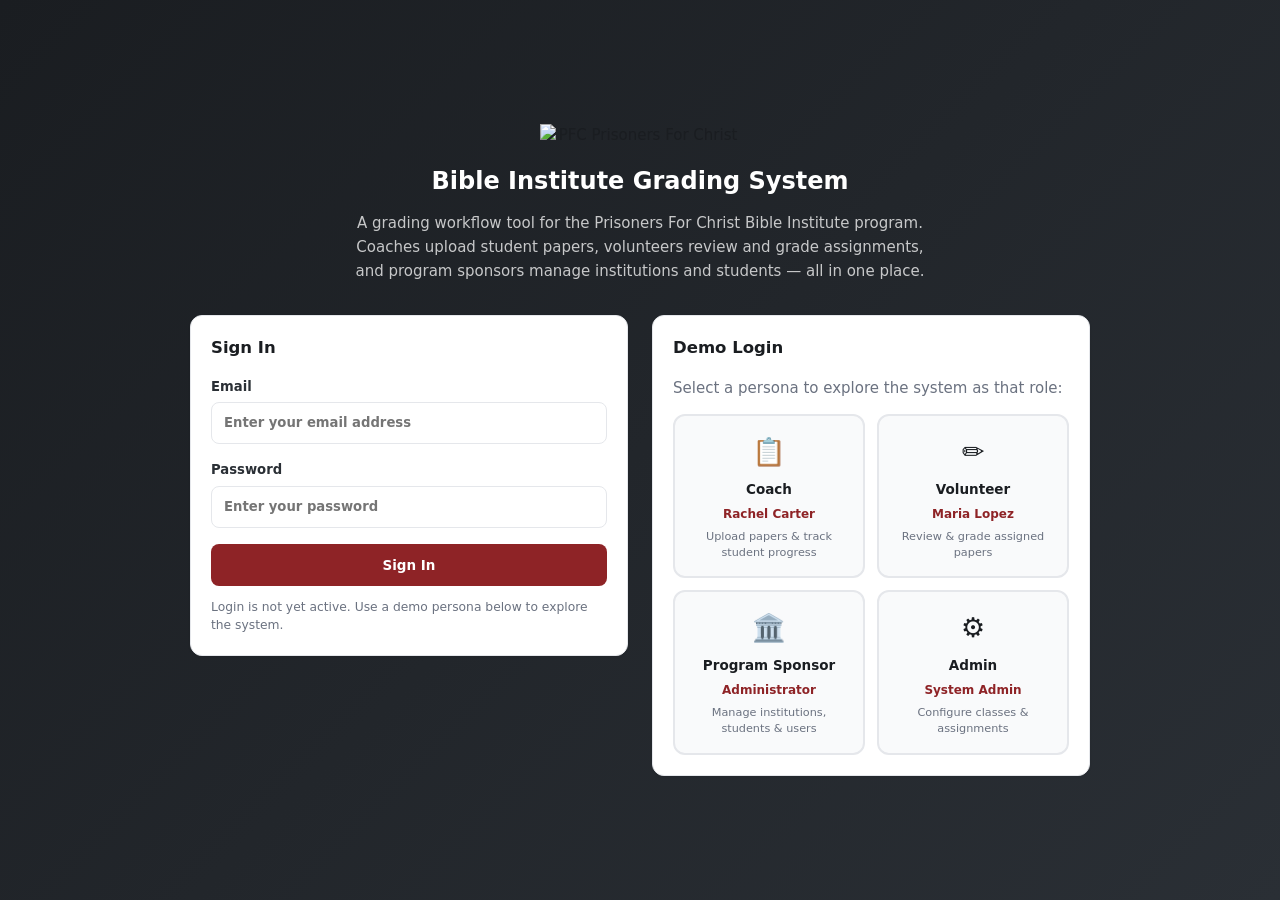
==== commit 0344d6df: "feat: separate home page from app into distinct pages - Home page (index.html) now only contains the" ====
--- a/index.html
+++ b/index.html
@@ -45,326 +45,34 @@
           <h2>Demo Login</h2>
           <p class="muted">Select a persona to explore the system as that role:</p>
           <div class="persona-grid">
-            <button type="button" class="persona-btn" data-persona="coach">
+            <a href="./app.html?role=coach" class="persona-btn">
               <span class="persona-icon">📋</span>
               <span class="persona-role">Coach</span>
               <span class="persona-name">Rachel Carter</span>
               <span class="persona-desc">Upload papers & track student progress</span>
-            </button>
-            <button type="button" class="persona-btn" data-persona="volunteer">
+            </a>
+            <a href="./app.html?role=volunteer" class="persona-btn">
               <span class="persona-icon">✏️</span>
               <span class="persona-role">Volunteer</span>
               <span class="persona-name">Maria Lopez</span>
               <span class="persona-desc">Review & grade assigned papers</span>
-            </button>
-            <button type="button" class="persona-btn" data-persona="sponsor">
+            </a>
+            <a href="./app.html?role=sponsor" class="persona-btn">
               <span class="persona-icon">🏛️</span>
               <span class="persona-role">Program Sponsor</span>
               <span class="persona-name">Administrator</span>
               <span class="persona-desc">Manage institutions, students & users</span>
-            </button>
-            <button type="button" class="persona-btn" data-persona="admin">
+            </a>
+            <a href="./app.html?role=admin" class="persona-btn">
               <span class="persona-icon">⚙️</span>
               <span class="persona-role">Admin</span>
               <span class="persona-name">System Admin</span>
               <span class="persona-desc">Configure classes & assignments</span>
-            </button>
+            </a>
           </div>
         </div>
       </div>
     </div>
   </div>
-
-  <!-- App (hidden until persona selected) -->
-  <div id="app-shell" class="shell hidden">
-    <header class="hero">
-      <div class="brand-block">
-        <img
-          class="brand-logo"
-          src="https://github.com/user-attachments/assets/0ed14a35-9025-4bc7-b757-60d0b6239a60"
-          alt="PFC Prisoners For Christ"
-        >
-        <h1>Bible Institute Grading System</h1>
-      </div>
-      <div class="hero-actions">
-        <div class="preferences">
-          <label for="preferred-language">Language</label>
-          <select id="preferred-language"></select>
-        </div>
-      </div>
-    </header>
-
-    <nav class="role-tabs" aria-label="Switch demo role">
-      <button type="button" class="tab active" data-role-link="coach">Coach</button>
-      <button type="button" class="tab" data-role-link="volunteer">Volunteer</button>
-      <button type="button" class="tab" data-role-link="sponsor">Program Sponsor</button>
-      <button type="button" class="tab" data-role-link="admin">Admin</button>
-    </nav>
-
-    <main class="main-content">
-      <!-- Coach Panel -->
-      <section class="role-panel active" data-role-panel="coach">
-        <div class="panel-header">
-          <h2>Upload Papers &amp; Manage Grading</h2>
-          <label class="session-select">
-            Signed in as
-            <select id="active-coach"></select>
-          </label>
-        </div>
-
-        <div class="content-grid">
-          <section class="card">
-            <h3>Upload Assignment</h3>
-            <form id="upload-form" class="form">
-              <label>
-                Student
-                <select id="upload-student" required></select>
-              </label>
-              <label>
-                Class
-                <select id="upload-class" required></select>
-              </label>
-              <label>
-                Assignment
-                <select id="upload-assignment" required></select>
-              </label>
-              <label>
-                Paper language
-                <select id="upload-language"></select>
-              </label>
-              <label>
-                Grader
-                <select id="upload-volunteer" required></select>
-              </label>
-              <label>
-                Upload PDF or photo
-                <input id="upload-file" type="file" accept="application/pdf,image/*" capture="environment" required>
-              </label>
-              <button type="submit" class="primary">Upload Paper</button>
-            </form>
-          </section>
-
-          <section class="card">
-            <h3>Student Progress</h3>
-            <div class="table-wrap">
-              <table>
-                <thead>
-                  <tr>
-                    <th>Student</th>
-                    <th>Current class / assignment</th>
-                    <th>Last completed</th>
-                    <th>Pending status</th>
-                    <th>Days with volunteer</th>
-                  </tr>
-                </thead>
-                <tbody id="coach-report"></tbody>
-              </table>
-            </div>
-          </section>
-        </div>
-      </section>
-
-      <!-- Volunteer Panel -->
-      <section class="role-panel" data-role-panel="volunteer">
-        <div class="panel-header">
-          <h2>Review &amp; Grade Papers</h2>
-          <label class="session-select">
-            Signed in as
-            <select id="active-volunteer"></select>
-          </label>
-        </div>
-
-        <div class="content-grid">
-          <section class="card">
-            <h3>Assigned Papers</h3>
-            <div id="volunteer-queue" class="card-list"></div>
-          </section>
-
-          <section class="card">
-            <div id="review-empty" class="empty-state">
-              Select an assignment to review.
-            </div>
-            <div id="review-panel" class="review-panel hidden">
-              <div class="review-header">
-                <div>
-                  <p class="eyebrow" id="review-meta"></p>
-                  <h3 id="review-title"></h3>
-                </div>
-                <div class="button-row">
-                  <button type="button" id="translate-paper" class="secondary">Translate paper</button>
-                  <button type="button" id="generate-pdf" class="secondary" disabled>Generate PDF packet</button>
-                </div>
-              </div>
-              <div class="paper-preview">
-                <p><strong>Uploaded file:</strong> <span id="review-file"></span></p>
-                <p><strong>Original language:</strong> <span id="review-language"></span></p>
-              </div>
-              <form id="review-form" class="form"></form>
-            </div>
-          </section>
-        </div>
-      </section>
-
-      <!-- Sponsor Panel -->
-      <section class="role-panel" data-role-panel="sponsor">
-        <div class="panel-header">
-          <h2>Manage Institutions &amp; Students</h2>
-        </div>
-
-        <div class="content-grid">
-          <section class="card">
-            <h3>Add Institution</h3>
-            <form id="institution-form" class="form form-inline">
-              <label class="grow">
-                Institution name
-                <input id="institution-name" type="text" placeholder="Enter institution name">
-              </label>
-              <button type="submit" class="secondary align-end">Add</button>
-            </form>
-          </section>
-
-          <section class="card">
-            <h3>Create User</h3>
-            <form id="user-form" class="form">
-              <label>
-                Role
-                <select id="user-role">
-                  <option value="coach">Coach</option>
-                  <option value="volunteer">Volunteer</option>
-                </select>
-              </label>
-              <label>
-                Full name
-                <input id="user-name" type="text" autocomplete="name" required>
-              </label>
-              <label>
-                Email address
-                <input id="user-email" type="email" autocomplete="email" required>
-              </label>
-              <label>
-                Password
-                <input id="user-password" type="password" autocomplete="new-password" minlength="8" required>
-              </label>
-              <button type="submit" class="primary">Create User</button>
-            </form>
-          </section>
-
-          <section class="card">
-            <h3>Add Student</h3>
-            <form id="student-form" class="form">
-              <input id="student-edit-id" type="hidden">
-              <div class="form-row">
-                <label>
-                  First name
-                  <input id="student-first-name" type="text" autocomplete="given-name" required>
-                </label>
-                <label>
-                  Last name
-                  <input id="student-last-name" type="text" autocomplete="family-name" required>
-                </label>
-              </div>
-              <label>
-                Institution
-                <select id="student-institution" required></select>
-              </label>
-              <div class="form-row">
-                <label class="grow">
-                  Student ID
-                  <input id="student-identifier" type="text" required>
-                </label>
-                <button type="button" id="generate-student-id" class="secondary align-end">Generate ID</button>
-              </div>
-              <label>
-                Assigned coach
-                <select id="student-coach" required></select>
-              </label>
-              <button type="submit" class="primary">Save Student</button>
-            </form>
-          </section>
-
-          <section class="card">
-            <h3>Student Directory</h3>
-            <div class="table-wrap">
-              <table>
-                <thead>
-                  <tr>
-                    <th>Student</th>
-                    <th>ID</th>
-                    <th>Institution</th>
-                    <th>Coach</th>
-                    <th></th>
-                  </tr>
-                </thead>
-                <tbody id="student-table"></tbody>
-              </table>
-            </div>
-          </section>
-        </div>
-      </section>
-
-      <!-- Admin Panel -->
-      <section class="role-panel" data-role-panel="admin">
-        <div class="panel-header">
-          <h2>Class &amp; Assignment Setup</h2>
-        </div>
-
-        <div class="content-grid">
-          <section class="card">
-            <h3>Add a Class</h3>
-            <form id="add-class-form" class="form form-inline">
-              <label class="grow">
-                Class name
-                <input id="new-class-name" type="text" placeholder="Enter class name">
-              </label>
-              <button type="submit" class="secondary align-end">Add Class</button>
-            </form>
-          </section>
-
-          <section class="card">
-            <h3>Add Assignment</h3>
-            <form id="class-form" class="form">
-              <label>
-                Class
-                <select id="class-select" required></select>
-              </label>
-              <label>
-                Assignment name
-                <input id="assignment-name" type="text" required>
-              </label>
-              <label>
-                Number of questions
-                <input id="assignment-count" type="number" min="1" value="1" required>
-              </label>
-              <button type="submit" class="primary">Add Assignment</button>
-            </form>
-          </section>
-
-          <section class="card">
-            <h3>Class Catalog</h3>
-            <div id="class-catalog" class="card-list"></div>
-          </section>
-        </div>
-      </section>
-
-      <!-- Summary & Activity (collapsed at bottom) -->
-      <details class="activity-drawer">
-        <summary>Activity Log &amp; Stats</summary>
-        <div class="drawer-content">
-          <section class="card">
-            <h3>Overview</h3>
-            <div class="stats" id="summary-stats"></div>
-          </section>
-          <section class="card">
-            <h3>Email Activity</h3>
-            <ul class="activity-list" id="email-log"></ul>
-          </section>
-        </div>
-      </details>
-    </main>
-
-    <div id="toast" class="toast hidden" role="status" aria-live="polite"></div>
-  </div>
-
-  <script src="./app.js"></script>
 </body>
 </html>
--- a/styles.css
+++ b/styles.css
@@ -661,6 +661,8 @@
   cursor: pointer;
   transition: all 0.15s ease;
   text-align: center;
+  text-decoration: none;
+  color: inherit;
 }
 
 .persona-btn:hover {
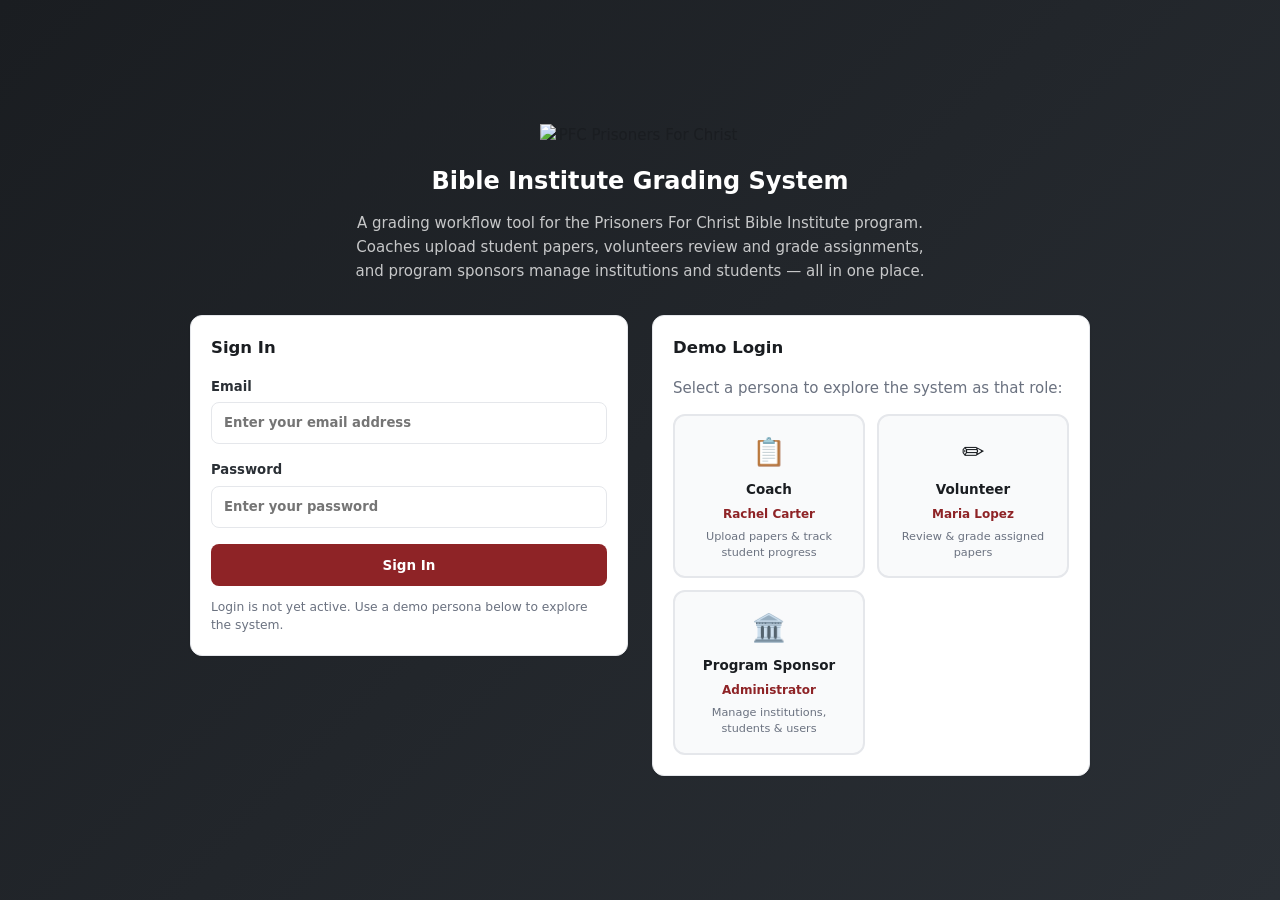
==== commit a9e0bade: "feat: merge admin into sponsor page, restructure coach nav, make logo clickable - Move admin section" ====
--- a/index.html
+++ b/index.html
@@ -45,29 +45,23 @@
           <h2>Demo Login</h2>
           <p class="muted">Select a persona to explore the system as that role:</p>
           <div class="persona-grid">
-            <a href="./app.html?role=coach" class="persona-btn">
+            <a href="./coach.html" class="persona-btn">
               <span class="persona-icon">📋</span>
               <span class="persona-role">Coach</span>
               <span class="persona-name">Rachel Carter</span>
               <span class="persona-desc">Upload papers & track student progress</span>
             </a>
-            <a href="./app.html?role=volunteer" class="persona-btn">
+            <a href="./volunteer.html" class="persona-btn">
               <span class="persona-icon">✏️</span>
               <span class="persona-role">Volunteer</span>
               <span class="persona-name">Maria Lopez</span>
               <span class="persona-desc">Review & grade assigned papers</span>
             </a>
-            <a href="./app.html?role=sponsor" class="persona-btn">
+            <a href="./sponsor.html" class="persona-btn">
               <span class="persona-icon">🏛️</span>
               <span class="persona-role">Program Sponsor</span>
               <span class="persona-name">Administrator</span>
               <span class="persona-desc">Manage institutions, students & users</span>
-            </a>
-            <a href="./app.html?role=admin" class="persona-btn">
-              <span class="persona-icon">⚙️</span>
-              <span class="persona-role">Admin</span>
-              <span class="persona-name">System Admin</span>
-              <span class="persona-desc">Configure classes & assignments</span>
             </a>
           </div>
         </div>
--- a/styles.css
+++ b/styles.css
@@ -126,6 +126,8 @@
   cursor: pointer;
   transition: all 0.15s ease;
   white-space: nowrap;
+  text-decoration: none;
+  text-align: center;
 }
 
 .tab:hover {
@@ -295,6 +297,194 @@
 }
 
 /* Tables */
+.view-toggle {
+  display: flex;
+  gap: 8px;
+  margin-bottom: 16px;
+}
+
+.toggle-btn {
+  padding: 8px 16px;
+  font-weight: 600;
+  font-size: 0.88rem;
+  border-radius: 8px;
+  border: 1px solid var(--border);
+  background: var(--silver);
+  color: var(--charcoal);
+  cursor: pointer;
+  transition: all 0.15s ease;
+}
+
+.toggle-btn:hover {
+  background: var(--silver-strong);
+}
+
+.toggle-btn.active {
+  background: var(--burgundy);
+  color: var(--white);
+  border-color: var(--burgundy);
+}
+
+.sponsor-nav {
+  display: flex;
+  flex-wrap: wrap;
+  gap: 8px;
+  margin-bottom: 20px;
+}
+
+.sponsor-nav-btn {
+  padding: 10px 18px;
+  font-weight: 600;
+  font-size: 0.88rem;
+  border-radius: 8px;
+  border: 1px solid var(--border);
+  background: var(--silver);
+  color: var(--charcoal);
+  cursor: pointer;
+  transition: all 0.15s ease;
+}
+
+.sponsor-nav-btn:hover {
+  background: var(--silver-strong);
+}
+
+.sponsor-nav-btn.active {
+  background: var(--burgundy);
+  color: var(--white);
+  border-color: var(--burgundy);
+}
+
+.directory-controls {
+  display: flex;
+  gap: 12px;
+  margin-bottom: 16px;
+  flex-wrap: wrap;
+}
+
+.directory-search {
+  flex: 1;
+  min-width: 200px;
+  padding: 8px 12px;
+  border: 1px solid var(--border);
+  border-radius: 8px;
+  font-size: 0.88rem;
+}
+
+.directory-filter {
+  padding: 8px 12px;
+  border: 1px solid var(--border);
+  border-radius: 8px;
+  font-size: 0.88rem;
+  background: var(--white);
+}
+
+.progress-controls {
+  display: flex;
+  gap: 12px;
+  margin-bottom: 16px;
+  flex-wrap: wrap;
+}
+
+.progress-summary {
+  display: grid;
+  grid-template-columns: repeat(auto-fill, minmax(250px, 1fr));
+  gap: 12px;
+  margin-bottom: 16px;
+}
+
+.progress-card {
+  border: 1px solid var(--border);
+  border-radius: 8px;
+  padding: 14px;
+  cursor: pointer;
+  transition: all 0.15s ease;
+}
+
+.progress-card:hover {
+  border-color: var(--burgundy);
+  box-shadow: var(--shadow-sm);
+}
+
+.progress-card.active {
+  border-color: var(--burgundy);
+  background: rgba(142, 35, 38, 0.04);
+}
+
+.progress-card h4 {
+  margin: 0 0 8px;
+  font-size: 0.95rem;
+}
+
+.progress-card .count {
+  font-size: 1.4rem;
+  font-weight: 700;
+  color: var(--burgundy);
+}
+
+.progress-detail {
+  border: 1px solid var(--border);
+  border-radius: 8px;
+  padding: 16px;
+  background: var(--mist);
+  display: none;
+}
+
+.progress-detail.visible {
+  display: block;
+}
+
+.progress-detail h4 {
+  margin: 0 0 12px;
+}
+
+.progress-detail ul {
+  list-style: none;
+  padding: 0;
+  margin: 0;
+}
+
+.progress-detail li {
+  padding: 6px 0;
+  border-bottom: 1px solid var(--border);
+}
+
+.progress-detail li:last-child {
+  border-bottom: none;
+}
+
+.progress-assignment-list {
+  display: grid;
+  gap: 8px;
+  margin-top: 12px;
+}
+
+.progress-assignment-btn {
+  display: flex;
+  align-items: center;
+  justify-content: space-between;
+  gap: 12px;
+  width: 100%;
+  padding: 10px 12px;
+  border: 1px solid var(--border);
+  border-radius: 8px;
+  background: var(--white);
+  color: var(--charcoal);
+  cursor: pointer;
+}
+
+.progress-assignment-btn.active,
+.progress-assignment-btn:hover {
+  border-color: var(--burgundy);
+}
+
+.progress-empty {
+  border: 1px dashed var(--border);
+  border-radius: 8px;
+  padding: 20px;
+  color: var(--slate);
+  background: var(--mist);
+}
+
 .table-wrap {
   overflow-x: auto;
 }
@@ -322,6 +512,29 @@
   background: var(--mist);
 }
 
+.sortable {
+  cursor: pointer;
+  user-select: none;
+}
+
+.sortable:hover {
+  color: var(--burgundy);
+}
+
+.sortable.sort-asc::after {
+  content: " ▲";
+  font-size: 0.7em;
+}
+
+.sortable.sort-desc::after {
+  content: " ▼";
+  font-size: 0.7em;
+}
+
+.row-overdue {
+  background-color: #fef3c7;
+}
+
 /* Role Panels */
 .role-panel {
   display: none;
@@ -346,6 +559,10 @@
   gap: 10px;
 }
 
+.stats {
+  grid-template-columns: repeat(2, 1fr);
+}
+
 .queue-card,
 .catalog-card,
 .stat-card {
@@ -363,6 +580,7 @@
 .queue-card header {
   display: flex;
   justify-content: space-between;
+  flex-wrap: wrap;
   gap: 10px;
 }
 
@@ -569,6 +787,7 @@
   display: flex;
   justify-content: space-between;
   align-items: center;
+  flex-wrap: wrap;
   gap: 12px;
 }
 
@@ -581,6 +800,21 @@
 .catalog-actions button {
   padding: 6px 10px;
   font-size: 0.82rem;
+}
+
+.catalog-assignment-item {
+  display: flex;
+  align-items: center;
+  justify-content: space-between;
+  gap: 12px;
+}
+
+.catalog-assignment-text {
+  flex: 1;
+}
+
+.catalog-assignment-actions {
+  flex-shrink: 0;
 }
 
 /* Home / Login Page */
@@ -748,6 +982,10 @@
     flex-direction: column;
   }
 
+  .stats {
+    grid-template-columns: 1fr;
+  }
+
   .drawer-content {
     grid-template-columns: 1fr;
   }
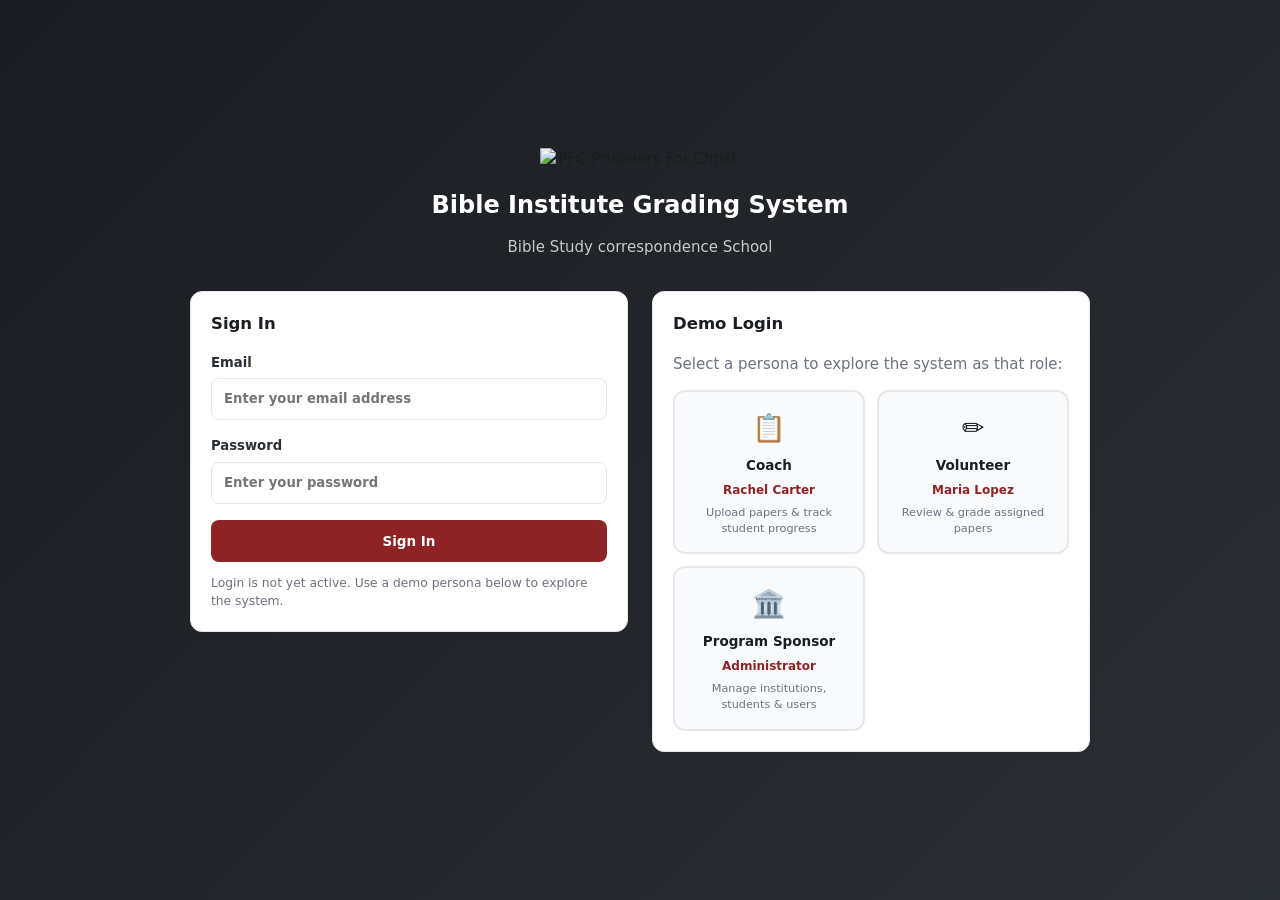
==== commit bd6505dc: "Update home page description text" ====
--- a/index.html
+++ b/index.html
@@ -17,11 +17,7 @@
           alt="PFC Prisoners For Christ"
         >
         <h1 class="home-title">Bible Institute Grading System</h1>
-        <p class="home-description">
-          A grading workflow tool for the Prisoners For Christ Bible Institute program.
-          Coaches upload student papers, volunteers review and grade assignments, and program
-          sponsors manage institutions and students — all in one place.
-        </p>
+        <p class="home-description">Bible Study correspondence School</p>
       </div>
 
       <div class="home-login-section">
